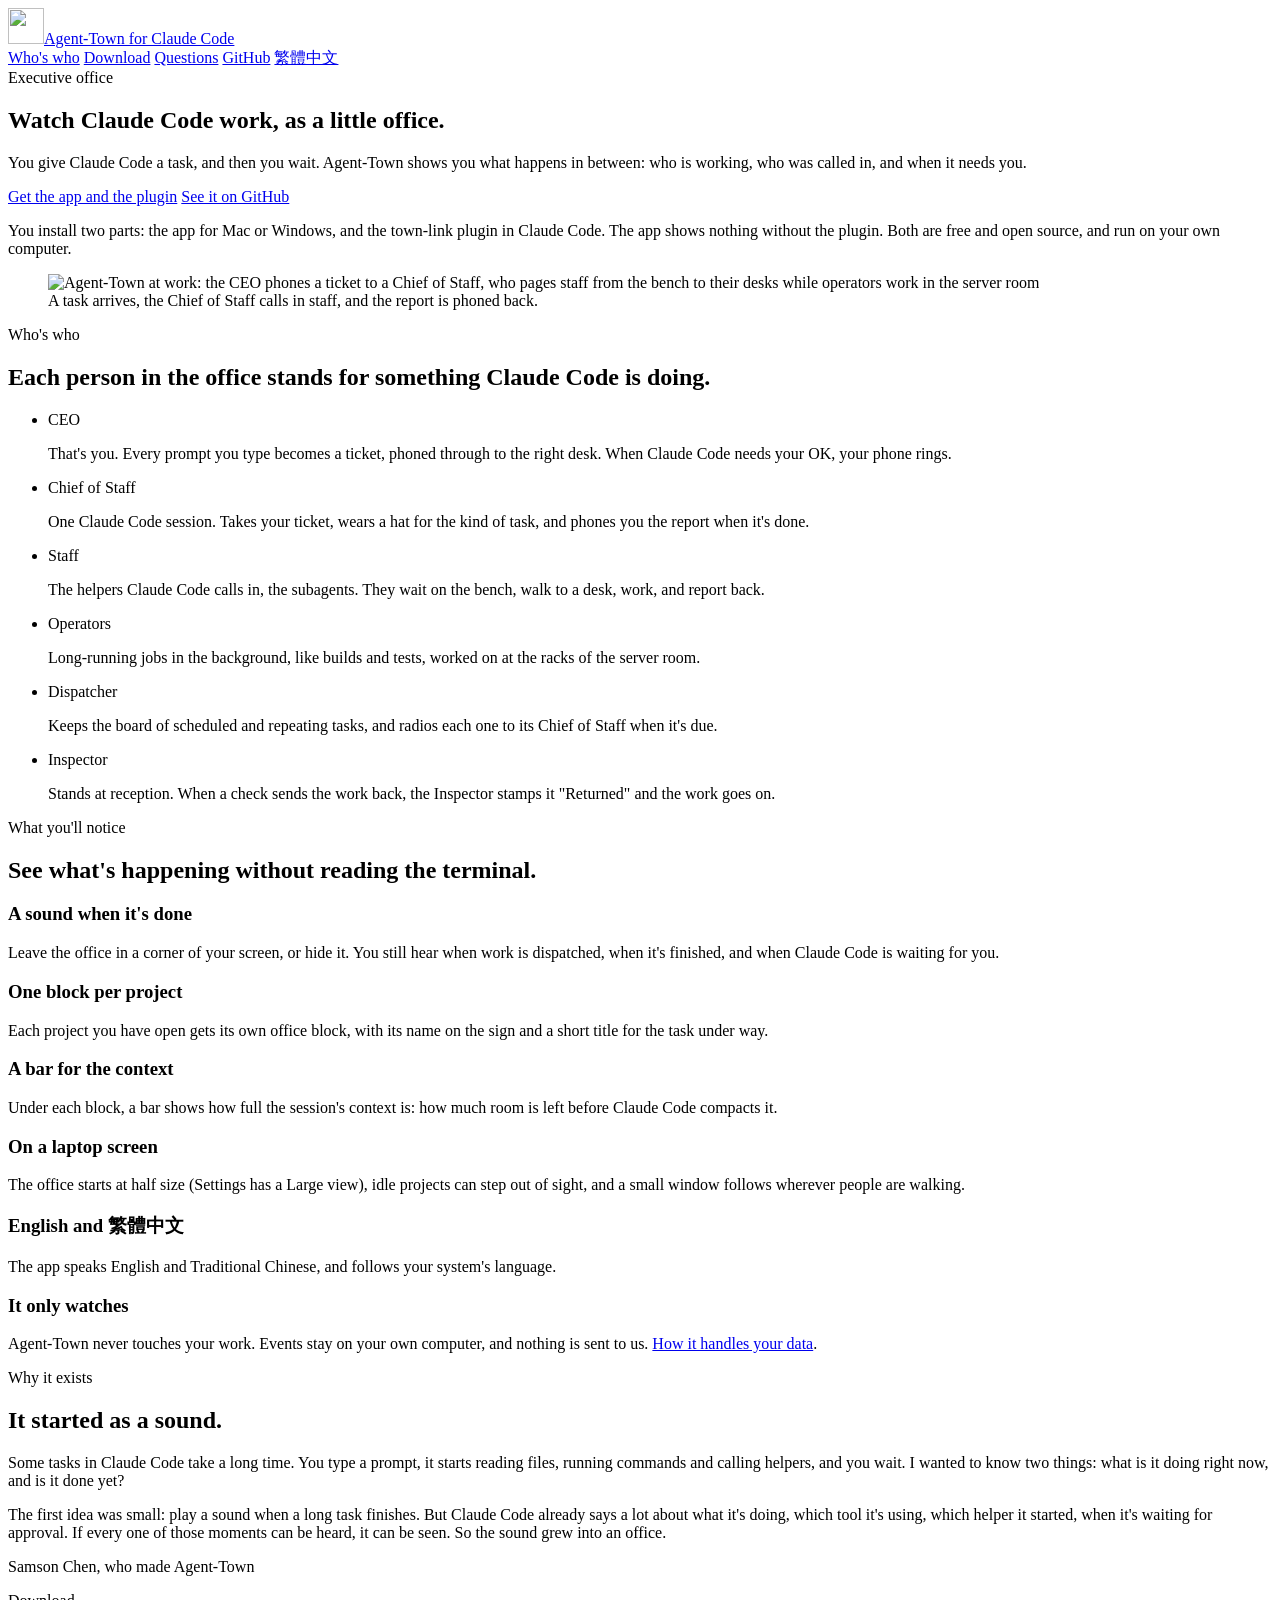
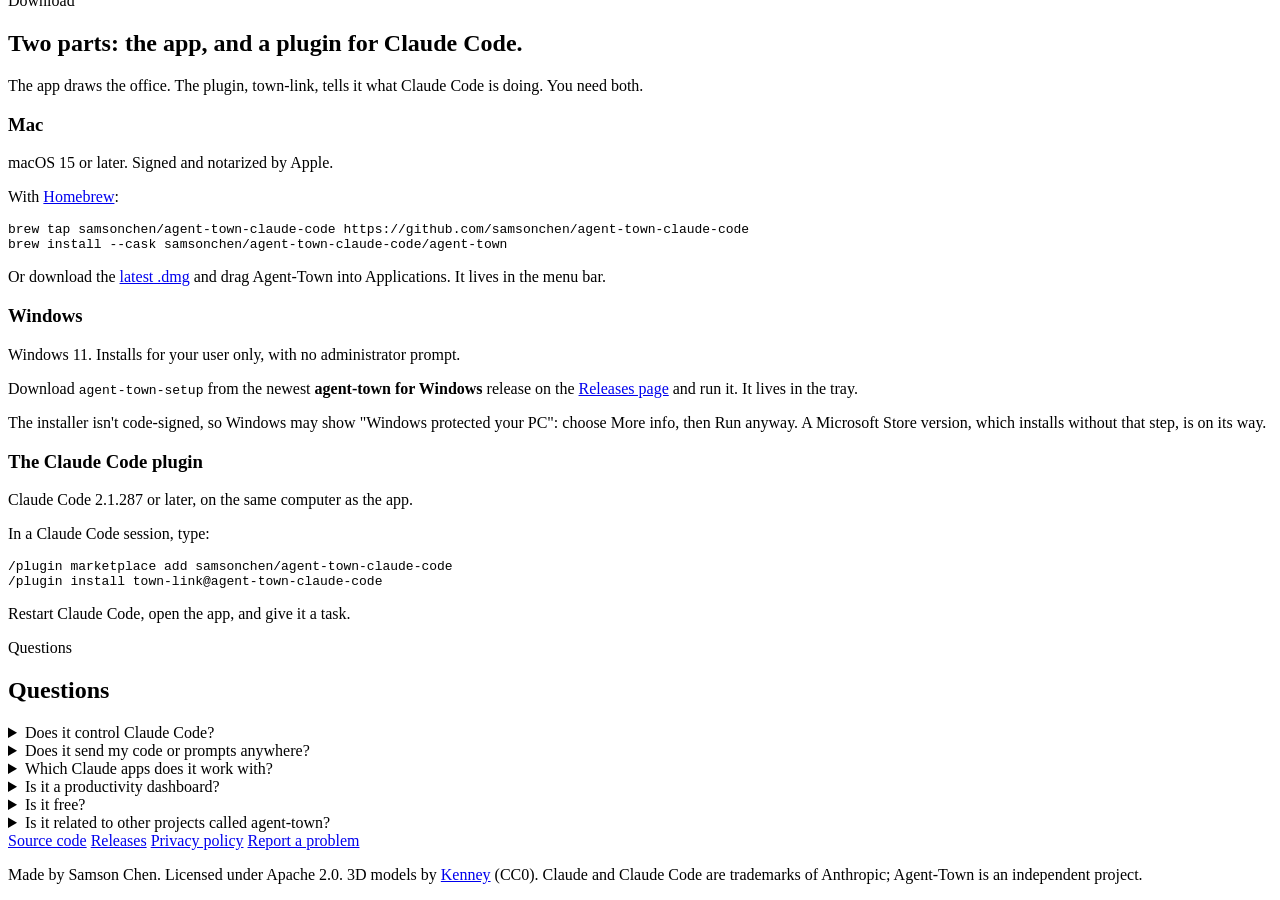
==== site/index.html @ 97500415 "Compact view is the default; Settings has Large view instead The office starts at half size, and Set" ====
<!doctype html>
<html lang="en">
<head>
<meta charset="utf-8">
<meta name="viewport" content="width=device-width, initial-scale=1">
<title>Agent-Town for Claude Code: watch your Claude Code agents at work</title>
<meta name="description" content="Agent-Town is a free, open-source app for macOS and Windows that shows what Claude Code is doing as a small 3D office: each session is a Chief of Staff, each subagent a staff member, and your approvals ring the CEO's phone.">
<link rel="canonical" href="https://samsonchen.github.io/agent-town-claude-code/">
<link rel="alternate" hreflang="en" href="https://samsonchen.github.io/agent-town-claude-code/">
<link rel="alternate" hreflang="zh-Hant-TW" href="https://samsonchen.github.io/agent-town-claude-code/zh-TW/">
<link rel="alternate" hreflang="x-default" href="https://samsonchen.github.io/agent-town-claude-code/">
<meta name="theme-color" content="#9d9fdc">

<meta property="og:type" content="website">
<meta property="og:locale" content="en_US">
<meta property="og:locale:alternate" content="zh_TW">
<meta property="og:site_name" content="Agent-Town for Claude Code">
<meta property="og:title" content="Agent-Town for Claude Code: watch your Claude Code agents at work">
<meta property="og:description" content="A small 3D office on your Mac or Windows PC that shows what Claude Code is doing: sessions, subagents, background tasks and approvals. Free and open source.">
<meta property="og:url" content="https://samsonchen.github.io/agent-town-claude-code/">
<meta property="og:image" content="https://samsonchen.github.io/agent-town-claude-code/images/social-preview.png">
<meta property="og:image:width" content="1280">
<meta property="og:image:height" content="640">
<meta property="og:image:alt" content="Agent-Town for Claude Code: a top-down office with the CEO, Chiefs of Staff and staff at their desks">
<meta name="twitter:card" content="summary_large_image">
<meta name="twitter:title" content="Agent-Town for Claude Code">
<meta name="twitter:description" content="Watch your Claude Code sessions, subagents and background jobs as a small 3D office. macOS and Windows, free and open source.">
<meta name="twitter:image" content="https://samsonchen.github.io/agent-town-claude-code/images/social-preview.png">

<link rel="icon" type="image/png" href="images/favicon-64.png">
<link rel="apple-touch-icon" href="images/apple-touch-icon.png">
<link rel="preconnect" href="https://fonts.googleapis.com">
<link rel="preconnect" href="https://fonts.gstatic.com" crossorigin>
<link rel="stylesheet" href="https://fonts.googleapis.com/css2?family=Atkinson+Hyperlegible:wght@400;700&family=Fredoka:wght@500;600&display=swap">
<link rel="stylesheet" href="styles.css">

<script type="application/ld+json">
{
  "@context": "https://schema.org",
  "@type": "SoftwareApplication",
  "name": "Agent-Town for Claude Code",
  "alternateName": "agent-town",
  "description": "A desktop app and a Claude Code plugin that show what Claude Code is doing as a small 3D office seen from above. Each Claude Code session is a Chief of Staff, each subagent is a staff member, background tasks are operators in a server room, and approval requests ring the CEO's phone.",
  "applicationCategory": "DeveloperApplication",
  "operatingSystem": "macOS 15 or later, Windows 11",
  "offers": { "@type": "Offer", "price": "0", "priceCurrency": "USD" },
  "license": "https://www.apache.org/licenses/LICENSE-2.0",
  "isAccessibleForFree": true,
  "url": "https://samsonchen.github.io/agent-town-claude-code/",
  "downloadUrl": "https://github.com/samsonchen/agent-town-claude-code/releases",
  "codeRepository": "https://github.com/samsonchen/agent-town-claude-code",
  "image": "https://samsonchen.github.io/agent-town-claude-code/images/social-preview.png",
  "screenshot": "https://samsonchen.github.io/agent-town-claude-code/images/agent-town.gif",
  "inLanguage": ["en", "zh-TW"],
  "author": { "@type": "Person", "name": "Samson Chen", "url": "https://github.com/samsonchen" }
}
</script>
<script type="application/ld+json">
{
  "@context": "https://schema.org",
  "@type": "FAQPage",
  "mainEntity": [
    { "@type": "Question", "name": "What is Agent-Town for Claude Code?",
      "acceptedAnswer": { "@type": "Answer", "text": "A free app for macOS and Windows, with a Claude Code plugin, that draws what Claude Code is doing as a small office: sessions, subagents, background tasks and approval requests become people at work." } },
    { "@type": "Question", "name": "Does Agent-Town control Claude Code?",
      "acceptedAnswer": { "@type": "Answer", "text": "No. It only watches. You keep working in your terminal, the Claude desktop app or VS Code, and the plugin never changes what Claude Code does." } },
    { "@type": "Question", "name": "Does Agent-Town send my code or prompts anywhere?",
      "acceptedAnswer": { "@type": "Answer", "text": "No. Events go only to the app on your own computer. For each new task the plugin asks Claude's Haiku model, on your own Claude plan, for a short title and the kind of task." } },
    { "@type": "Question", "name": "Which Claude apps does it work with?",
      "acceptedAnswer": { "@type": "Answer", "text": "Claude Code in a terminal, the Code tab of the Claude desktop app, and the VS Code extension, when they run on the same computer as the app. Cloud sessions and Claude Code on the web are not supported." } },
    { "@type": "Question", "name": "Is it free?",
      "acceptedAnswer": { "@type": "Answer", "text": "Yes. Agent-Town is open source under the Apache 2.0 license." } }
  ]
}
</script>
</head>
<body>

<header class="top">
  <div class="wrap">
    <a class="brand" href="./"><img src="images/apple-touch-icon.png" alt="" width="36" height="36">Agent-Town for Claude Code</a>
    <nav aria-label="Main">
      <a href="#whos-who">Who's who</a>
      <a href="#download">Download</a>
      <a href="#questions">Questions</a>
      <a href="https://github.com/samsonchen/agent-town-claude-code">GitHub</a>
      <a href="zh-TW/" hreflang="zh-Hant-TW" lang="zh-Hant-TW">繁體中文</a>
    </nav>
  </div>
</header>

<main>
  <div class="line" aria-hidden="true"></div>
  <div class="wrap">

    <section class="block exec" aria-labelledby="title">
      <div class="hero">
        <div>
          <span class="sign">Executive office</span>
          <h1 id="title">Watch Claude Code work, as a little office.</h1>
          <p class="lede">You give Claude Code a task, and then you wait. Agent-Town shows you what happens in between: who is working, who was called in, and when it needs you.</p>
          <div class="buttons">
            <a class="button" href="#download">Get the app and the plugin</a>
            <a class="button light" href="https://github.com/samsonchen/agent-town-claude-code">See it on GitHub</a>
          </div>
          <p class="note">You install two parts: the app for Mac or Windows, and the town-link plugin in Claude Code. The app shows nothing without the plugin. Both are free and open source, and run on your own computer.</p>
        </div>
        <figure class="office">
          <img src="images/agent-town.gif" width="640" height="667" alt="Agent-Town at work: the CEO phones a ticket to a Chief of Staff, who pages staff from the bench to their desks while operators work in the server room">
          <figcaption>A task arrives, the Chief of Staff calls in staff, and the report is phoned back.</figcaption>
        </figure>
      </div>
    </section>

    <section class="block" id="whos-who" aria-labelledby="cast-title">
      <span class="sign">Who's who</span>
      <h2 id="cast-title">Each person in the office stands for something Claude Code is doing.</h2>
      <ul class="cast">
        <li><span class="tag you">CEO</span><p>That's you. Every prompt you type becomes a ticket, phoned through to the right desk. When Claude Code needs your OK, your phone rings.</p></li>
        <li><span class="tag">Chief of Staff</span><p>One Claude Code session. Takes your ticket, wears a hat for the kind of task, and phones you the report when it's done.</p></li>
        <li><span class="tag">Staff</span><p>The helpers Claude Code calls in, the subagents. They wait on the bench, walk to a desk, work, and report back.</p></li>
        <li><span class="tag">Operators</span><p>Long-running jobs in the background, like builds and tests, worked on at the racks of the server room.</p></li>
        <li><span class="tag">Dispatcher</span><p>Keeps the board of scheduled and repeating tasks, and radios each one to its Chief of Staff when it's due.</p></li>
        <li><span class="tag">Inspector</span><p>Stands at reception. When a check sends the work back, the Inspector stamps it "Returned" and the work goes on.</p></li>
      </ul>
    </section>

    <section class="block blue" aria-labelledby="notice-title">
      <span class="sign">What you'll notice</span>
      <h2 id="notice-title">See what's happening without reading the terminal.</h2>
      <div class="points">
        <div><h3>A sound when it's done</h3><p>Leave the office in a corner of your screen, or hide it. You still hear when work is dispatched, when it's finished, and when Claude Code is waiting for you.</p></div>
        <div><h3>One block per project</h3><p>Each project you have open gets its own office block, with its name on the sign and a short title for the task under way.</p></div>
        <div><h3>A bar for the context</h3><p>Under each block, a bar shows how full the session's context is: how much room is left before Claude Code compacts it.</p></div>
        <div><h3>On a laptop screen</h3><p>The office starts at half size (Settings has a Large view), idle projects can step out of sight, and a small window follows wherever people are walking.</p></div>
        <div><h3>English and 繁體中文</h3><p>The app speaks English and Traditional Chinese, and follows your system's language.</p></div>
        <div><h3>It only watches</h3><p>Agent-Town never touches your work. Events stay on your own computer, and nothing is sent to us. <a href="privacy.html">How it handles your data</a>.</p></div>
      </div>
    </section>

    <section class="block wood story" aria-labelledby="story-title">
      <span class="sign">Why it exists</span>
      <h2 id="story-title">It started as a sound.</h2>
      <p>Some tasks in Claude Code take a long time. You type a prompt, it starts reading files, running commands and calling helpers, and you wait. I wanted to know two things: what is it doing right now, and is it done yet?</p>
      <p>The first idea was small: play a sound when a long task finishes. But Claude Code already says a lot about what it's doing, which tool it's using, which helper it started, when it's waiting for approval. If every one of those moments can be heard, it can be seen. So the sound grew into an office.</p>
      <p class="by">Samson Chen, who made Agent-Town</p>
    </section>

    <section class="block green" id="download" aria-labelledby="download-title">
      <span class="sign">Download</span>
      <h2 id="download-title">Two parts: the app, and a plugin for Claude Code.</h2>
      <p>The app draws the office. The plugin, town-link, tells it what Claude Code is doing. You need both.</p>
      <div class="downloads">
        <div>
          <h3>Mac</h3>
          <p class="small">macOS 15 or later. Signed and notarized by Apple.</p>
          <p>With <a href="https://brew.sh">Homebrew</a>:</p>
          <pre>brew tap samsonchen/agent-town-claude-code https://github.com/samsonchen/agent-town-claude-code
brew install --cask samsonchen/agent-town-claude-code/agent-town</pre>
          <p>Or download the <a href="https://github.com/samsonchen/agent-town-claude-code/releases/latest">latest .dmg</a> and drag Agent-Town into Applications. It lives in the menu bar.</p>
        </div>
        <div>
          <h3>Windows</h3>
          <p class="small">Windows 11. Installs for your user only, with no administrator prompt.</p>
          <p>Download <code>agent-town-setup</code> from the newest <strong>agent-town for Windows</strong> release on the <a href="https://github.com/samsonchen/agent-town-claude-code/releases">Releases page</a> and run it. It lives in the tray.</p>
          <p class="small">The installer isn't code-signed, so Windows may show "Windows protected your PC": choose More info, then Run anyway. A Microsoft Store version, which installs without that step, is on its way.</p>
        </div>
        <div class="plugin">
          <h3>The Claude Code plugin</h3>
          <p class="small">Claude Code 2.1.287 or later, on the same computer as the app.</p>
          <p>In a Claude Code session, type:</p>
          <pre>/plugin marketplace add samsonchen/agent-town-claude-code
/plugin install town-link@agent-town-claude-code</pre>
          <p>Restart Claude Code, open the app, and give it a task.</p>
        </div>
      </div>
    </section>

    <section class="block" id="questions" aria-labelledby="faq-title">
      <span class="sign">Questions</span>
      <h2 id="faq-title">Questions</h2>
      <details>
        <summary>Does it control Claude Code?</summary>
        <p>No. It only watches. You keep working in your terminal, the Claude desktop app or VS Code, and the plugin never changes what Claude Code does.</p>
      </details>
      <details>
        <summary>Does it send my code or prompts anywhere?</summary>
        <p>No. What Claude Code is doing goes only to the app on your own computer. To name each task and pick the right hat, the plugin asks Claude's Haiku model on your own Claude plan, the same way Claude Code itself would. The app checks GitHub once a day for a newer version, which you can turn off. Read the <a href="privacy.html">privacy policy</a>.</p>
      </details>
      <details>
        <summary>Which Claude apps does it work with?</summary>
        <p>Claude Code in a terminal, the Code tab of the Claude desktop app, and the VS Code extension, when they run on the same computer as the app. Cloud sessions and Claude Code on the web can't reach your computer, so they don't show up.</p>
      </details>
      <details>
        <summary>Is it a productivity dashboard?</summary>
        <p>No. It shows what is happening. It has no scores and no reports.</p>
      </details>
      <details>
        <summary>Is it free?</summary>
        <p>Yes. Agent-Town is open source under the Apache 2.0 license. The characters and furniture are Kenney's free CC0 models.</p>
      </details>
      <details>
        <summary>Is it related to other projects called agent-town?</summary>
        <p>No. This is Agent-Town for Claude Code, made for Anthropic's Claude Code. It isn't affiliated with Anthropic, or with other projects that share the name.</p>
      </details>
    </section>

  </div>
</main>

<footer>
  <div class="wrap">
    <nav aria-label="More">
      <a href="https://github.com/samsonchen/agent-town-claude-code">Source code</a>
      <a href="https://github.com/samsonchen/agent-town-claude-code/releases">Releases</a>
      <a href="privacy.html">Privacy policy</a>
      <a href="https://github.com/samsonchen/agent-town-claude-code/issues">Report a problem</a>
    </nav>
    <p>Made by Samson Chen. Licensed under Apache 2.0. 3D models by <a href="https://kenney.nl">Kenney</a> (CC0). Claude and Claude Code are trademarks of Anthropic; Agent-Town is an independent project.</p>
  </div>
</footer>

</body>
</html>
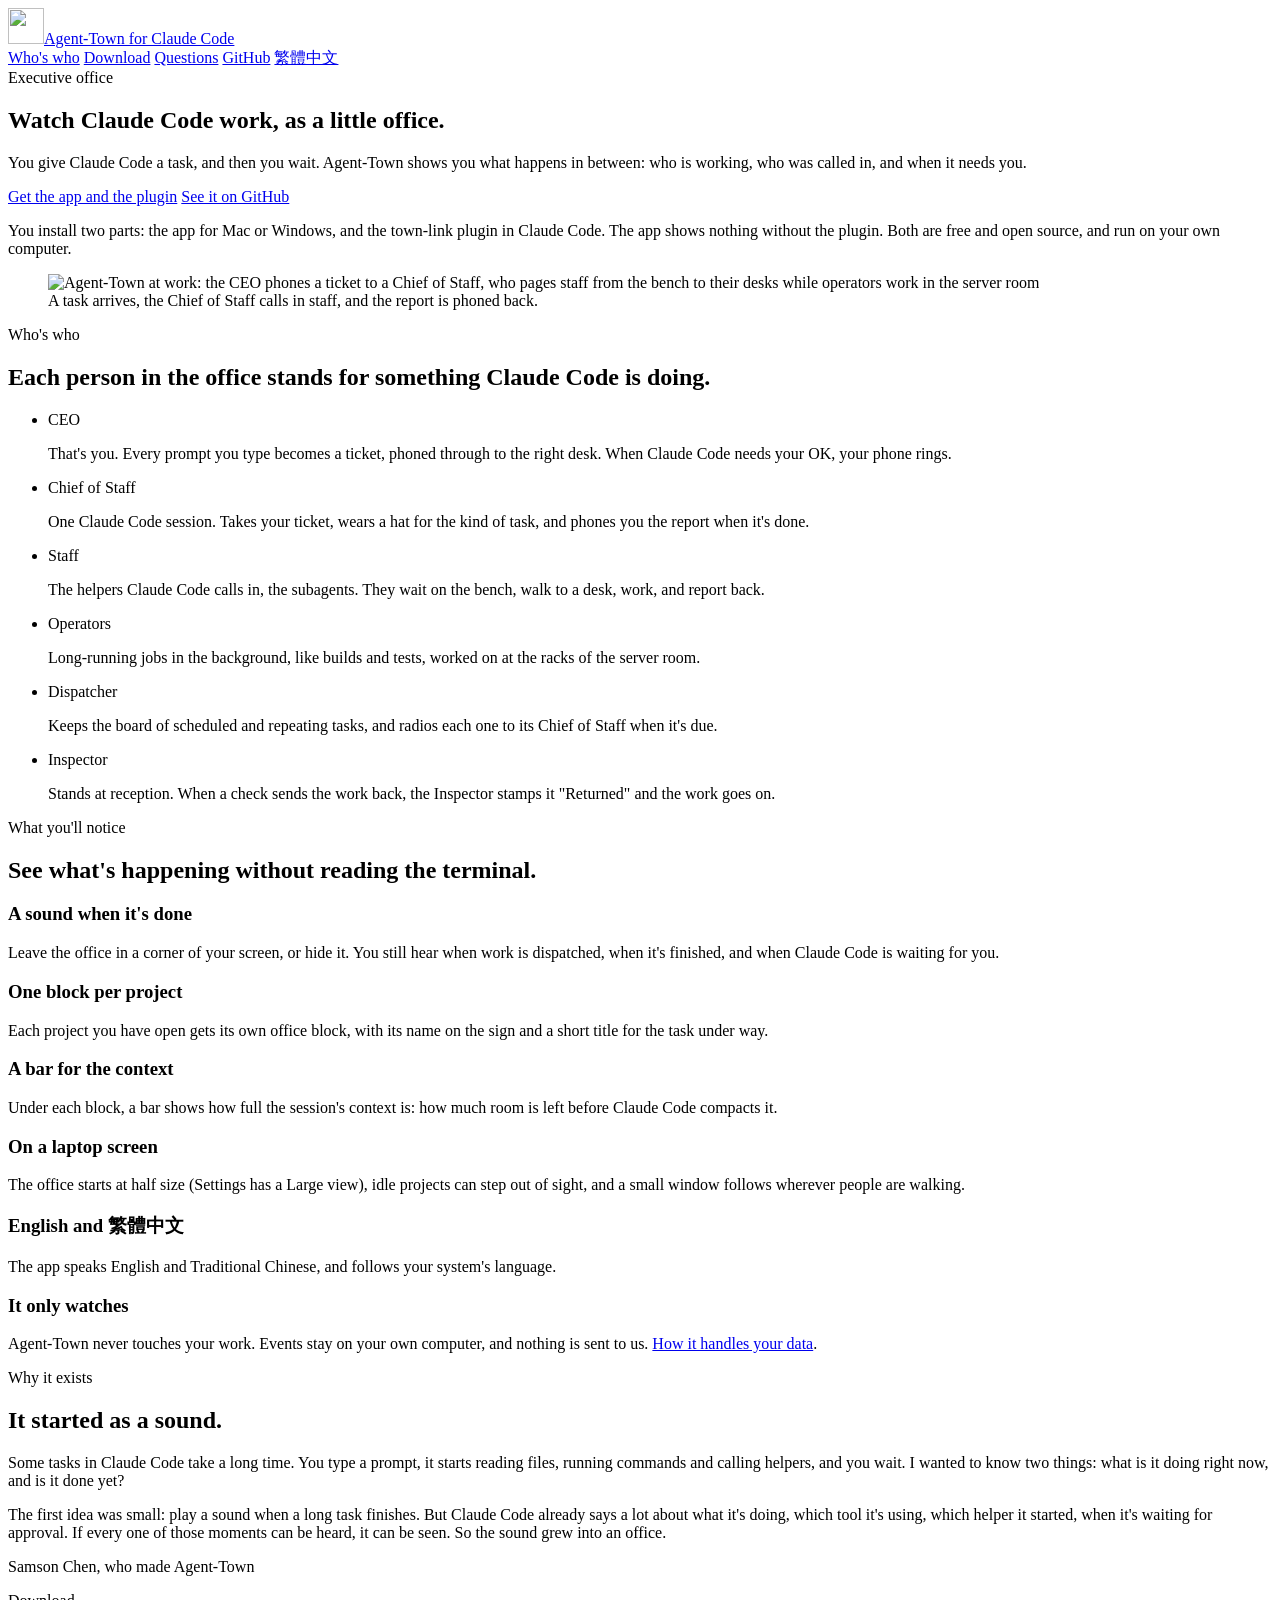
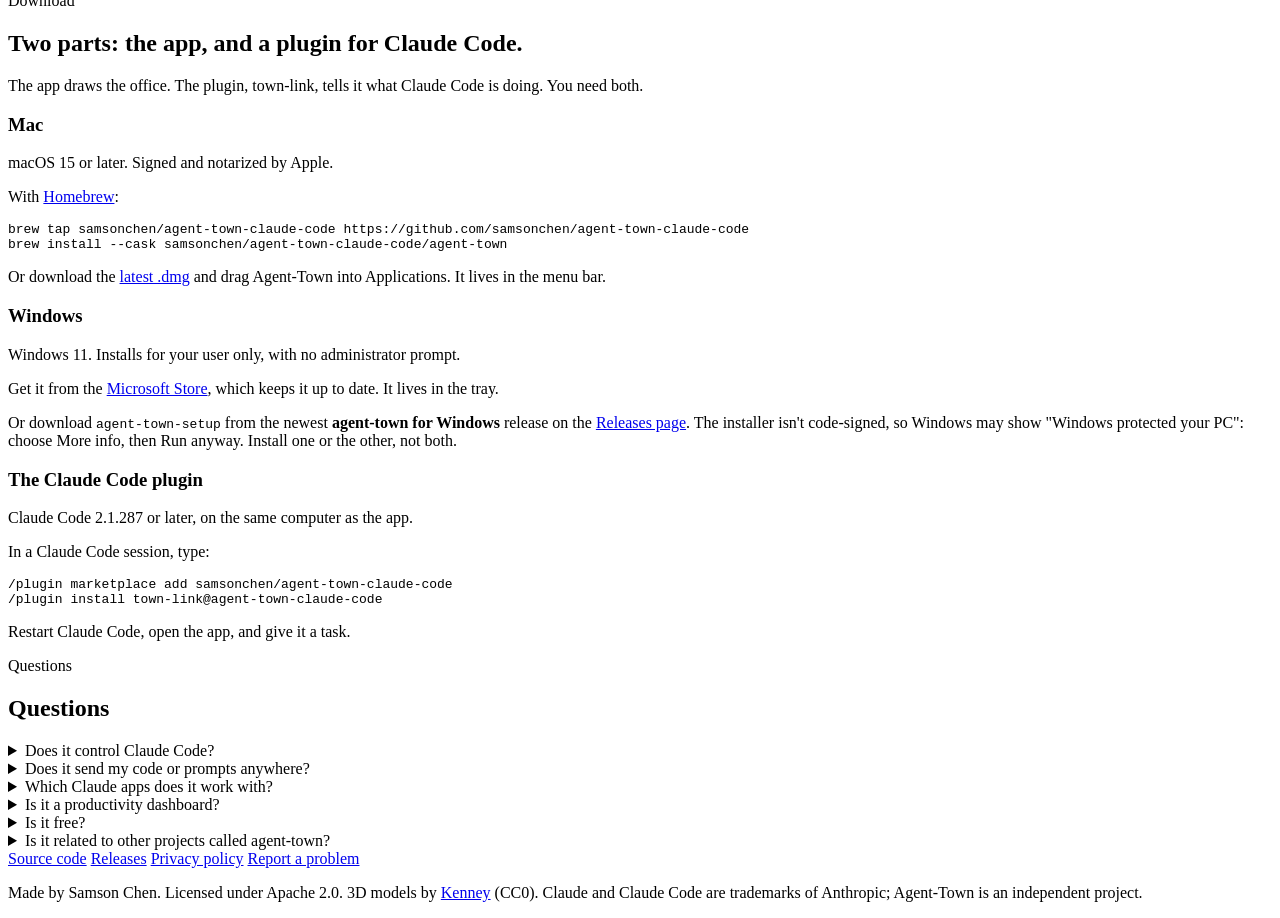
==== commit 778dd3e7: "Windows: the Microsoft Store version is live; the README and the web page point to it first, the ins" ====
--- a/site/index.html
+++ b/site/index.html
@@ -162,8 +162,8 @@
         <div>
           <h3>Windows</h3>
           <p class="small">Windows 11. Installs for your user only, with no administrator prompt.</p>
-          <p>Download <code>agent-town-setup</code> from the newest <strong>agent-town for Windows</strong> release on the <a href="https://github.com/samsonchen/agent-town-claude-code/releases">Releases page</a> and run it. It lives in the tray.</p>
-          <p class="small">The installer isn't code-signed, so Windows may show "Windows protected your PC": choose More info, then Run anyway. A Microsoft Store version, which installs without that step, is on its way.</p>
+          <p>Get it from the <a href="https://apps.microsoft.com/detail/9N0G35LW0LNK">Microsoft Store</a>, which keeps it up to date. It lives in the tray.</p>
+          <p class="small">Or download <code>agent-town-setup</code> from the newest <strong>agent-town for Windows</strong> release on the <a href="https://github.com/samsonchen/agent-town-claude-code/releases">Releases page</a>. The installer isn't code-signed, so Windows may show "Windows protected your PC": choose More info, then Run anyway. Install one or the other, not both.</p>
         </div>
         <div class="plugin">
           <h3>The Claude Code plugin</h3>
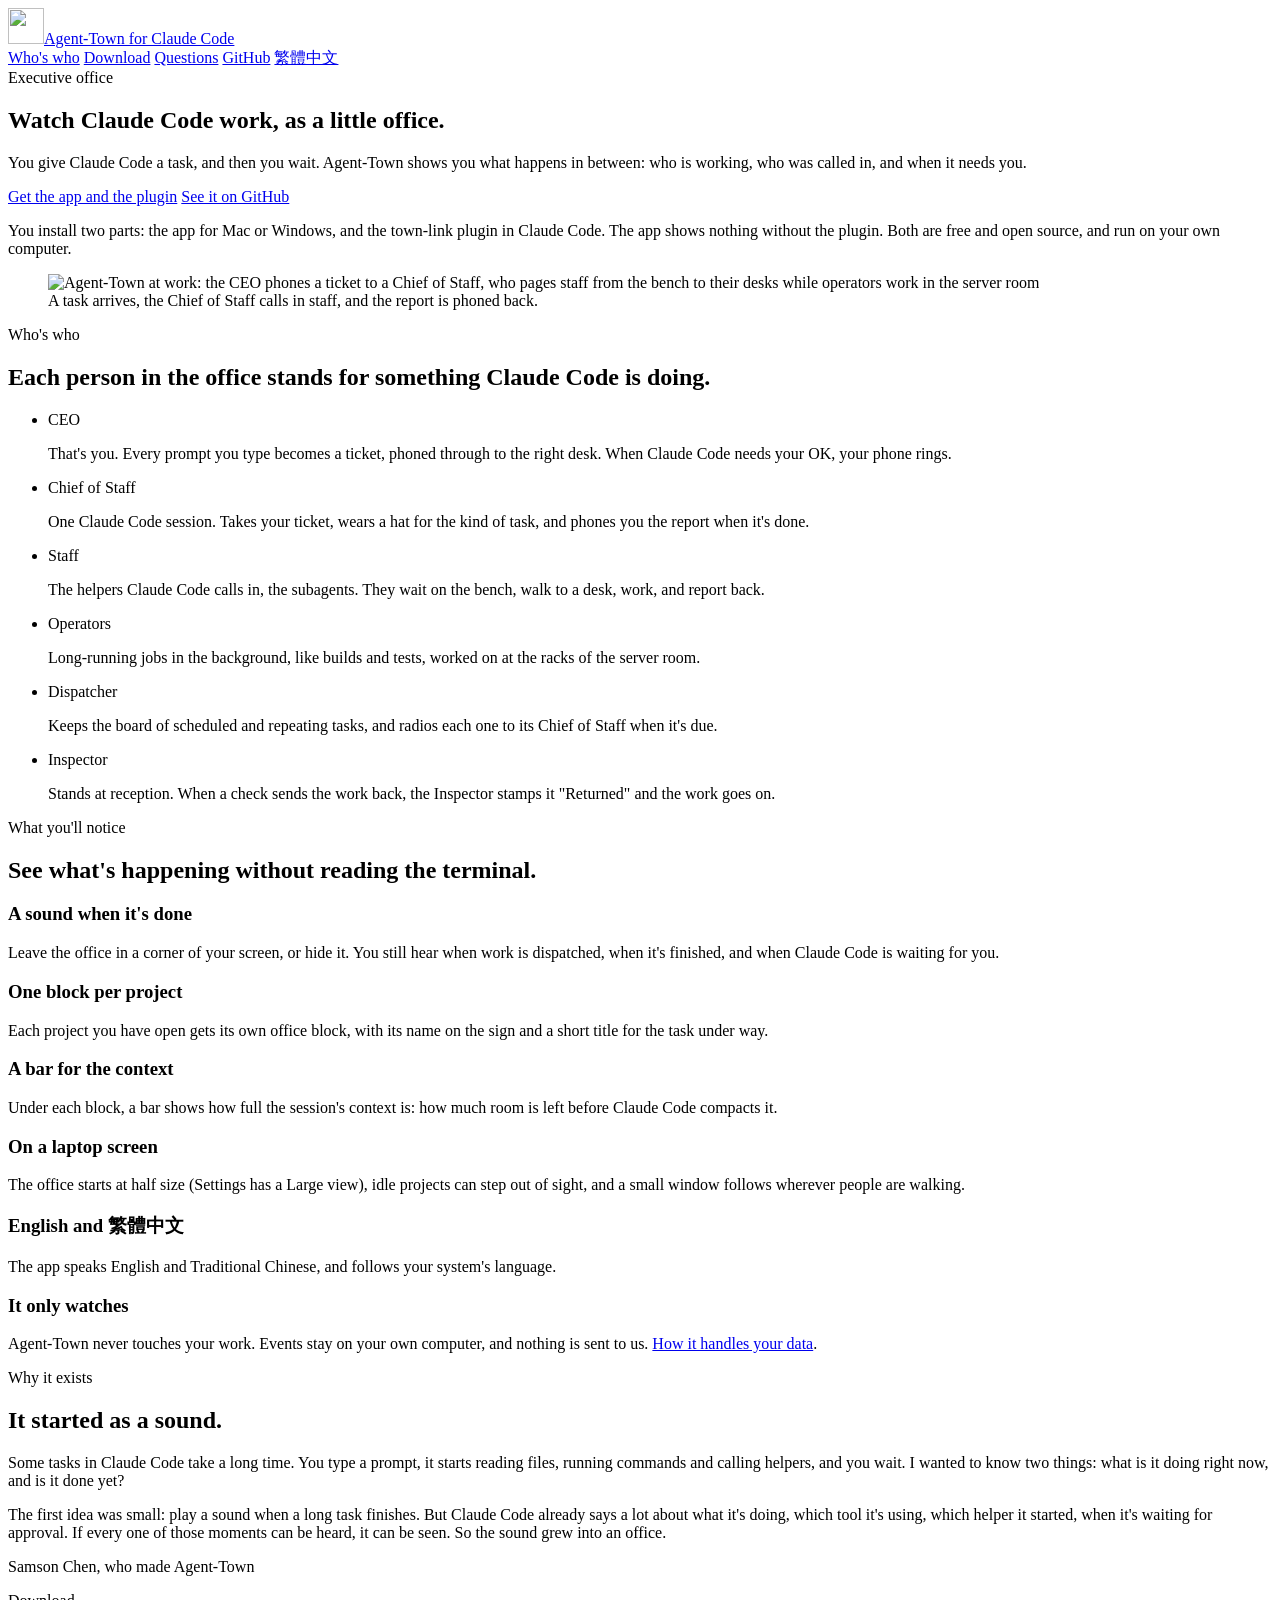
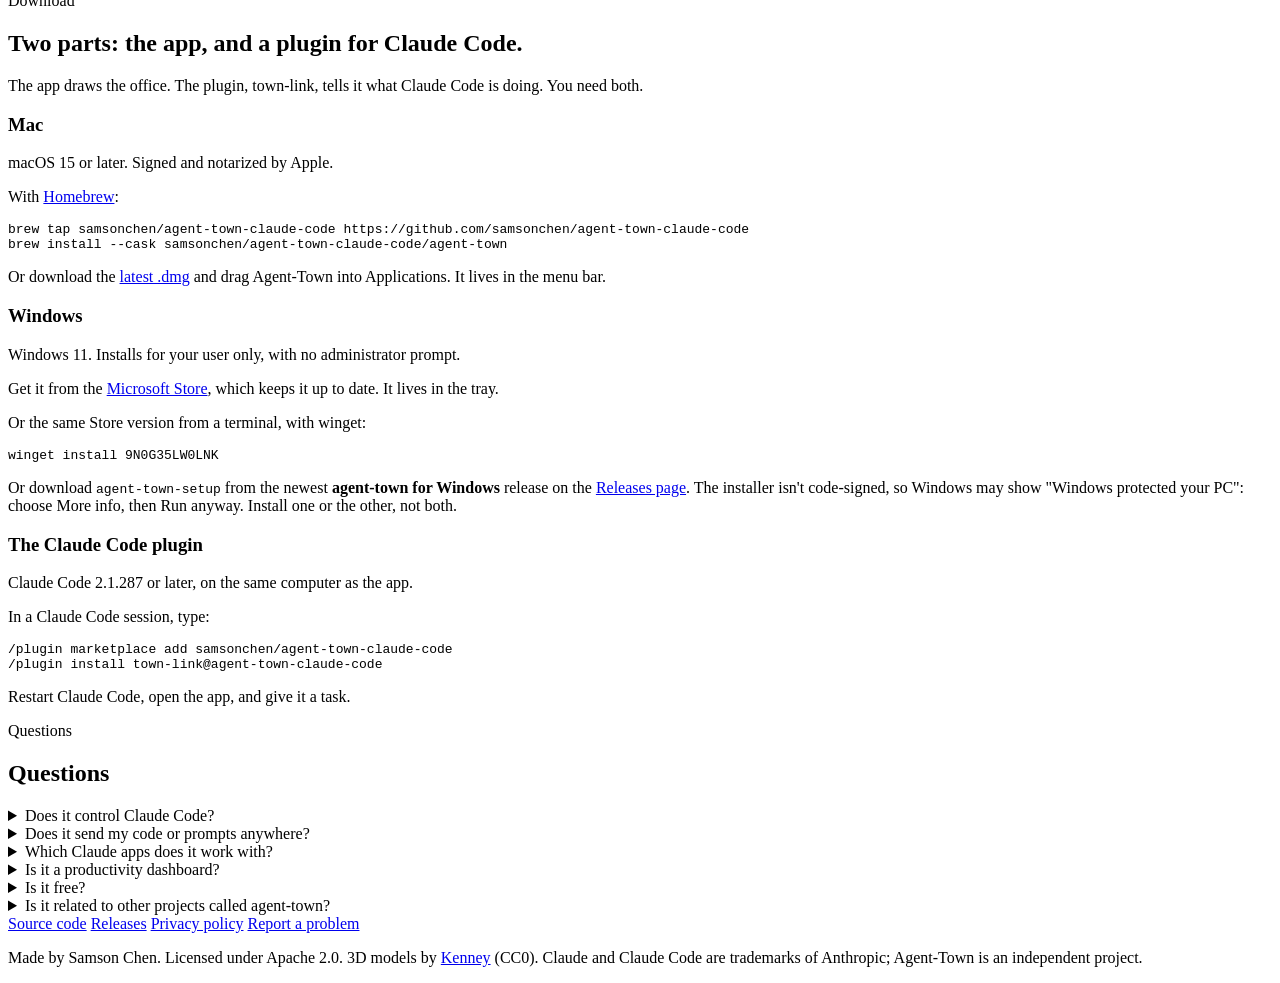
==== commit cda18dc6: "Windows: winget as a way to install the Store version (winget install 9N0G35LW0LNK), in the README, " ====
--- a/site/index.html
+++ b/site/index.html
@@ -163,6 +163,8 @@
           <h3>Windows</h3>
           <p class="small">Windows 11. Installs for your user only, with no administrator prompt.</p>
           <p>Get it from the <a href="https://apps.microsoft.com/detail/9N0G35LW0LNK">Microsoft Store</a>, which keeps it up to date. It lives in the tray.</p>
+          <p>Or the same Store version from a terminal, with winget:</p>
+          <pre>winget install 9N0G35LW0LNK</pre>
           <p class="small">Or download <code>agent-town-setup</code> from the newest <strong>agent-town for Windows</strong> release on the <a href="https://github.com/samsonchen/agent-town-claude-code/releases">Releases page</a>. The installer isn't code-signed, so Windows may show "Windows protected your PC": choose More info, then Run anyway. Install one or the other, not both.</p>
         </div>
         <div class="plugin">
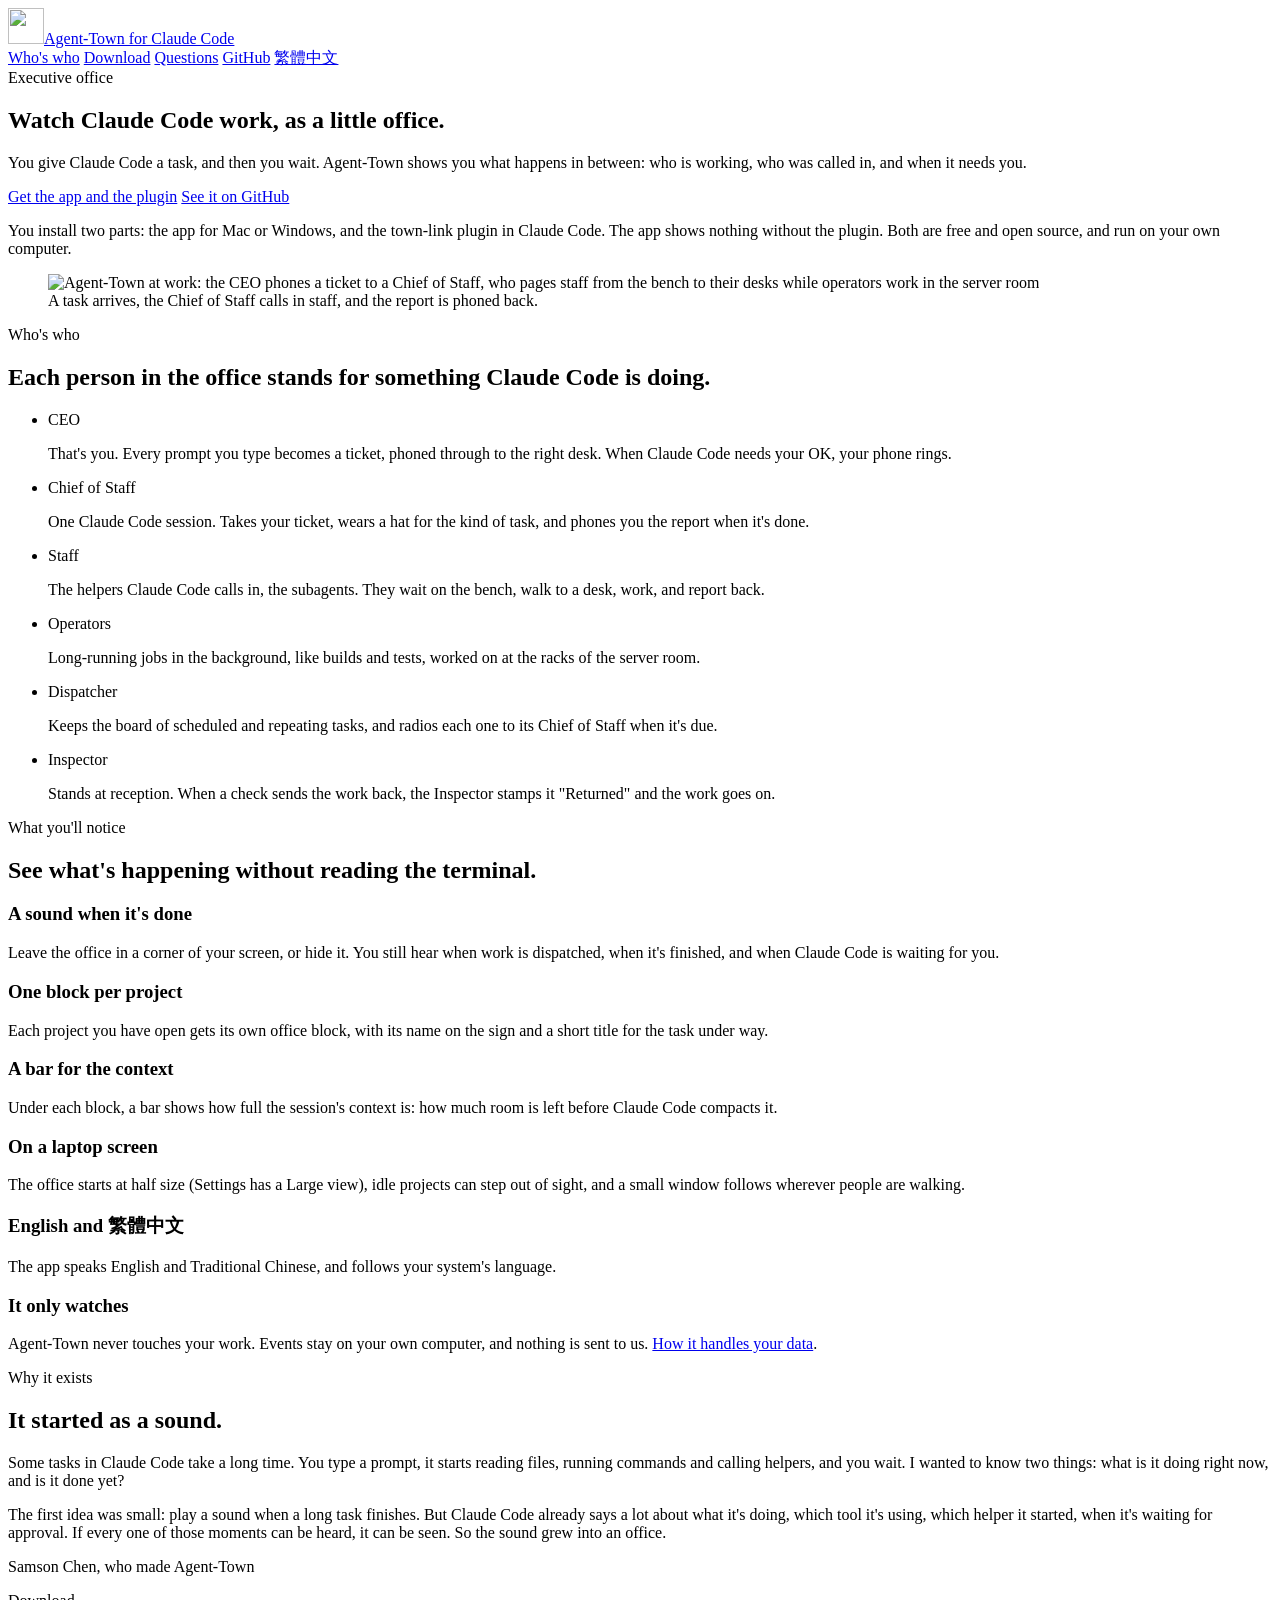
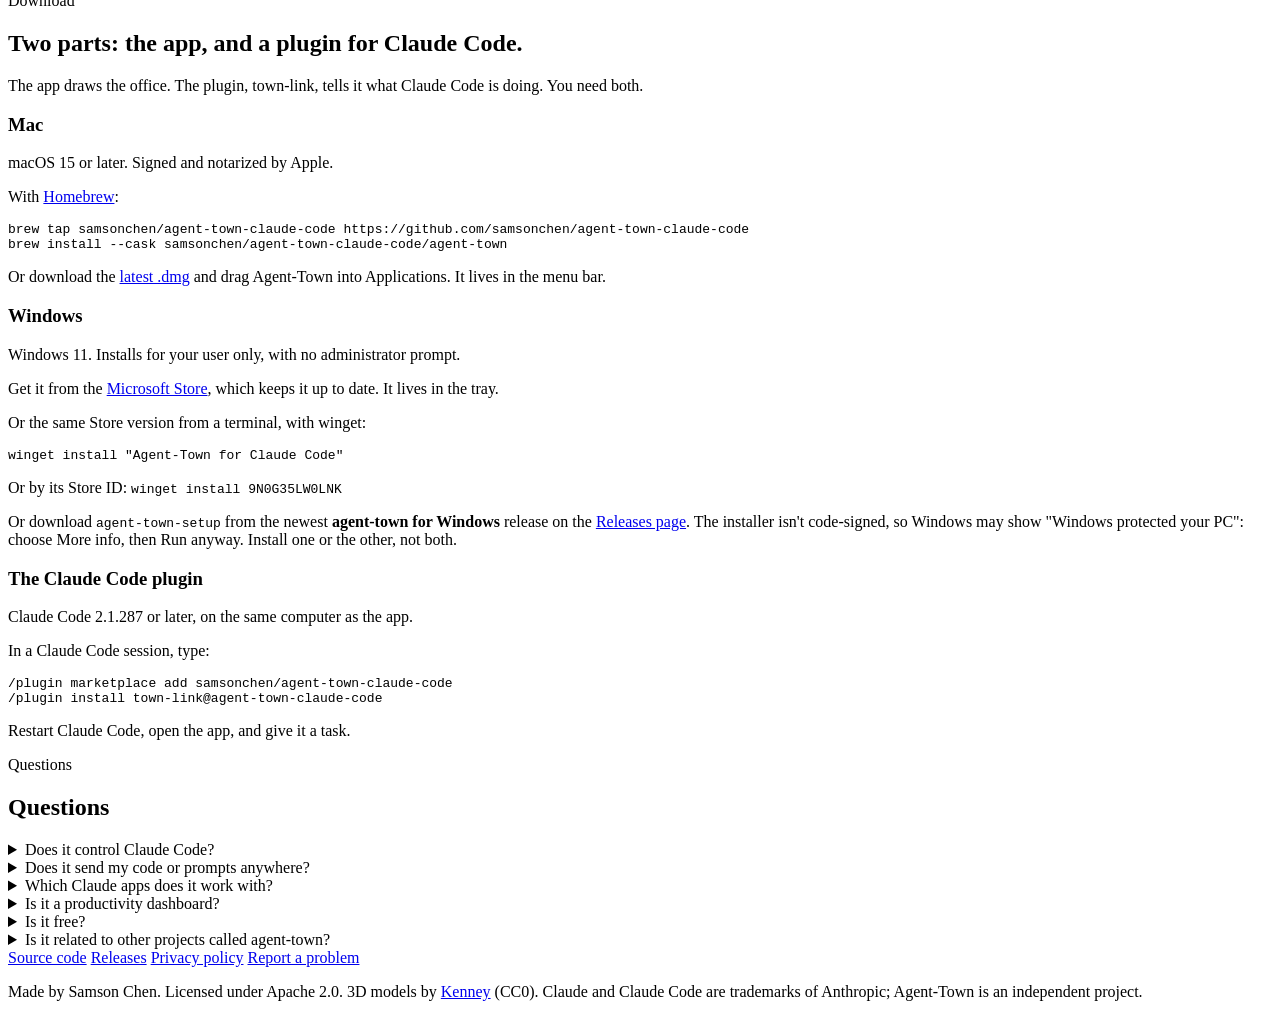
==== commit c9ed98e1: "Windows: winget by the app's name too (winget install "Agent-Town for Claude Code"), beside the Stor" ====
--- a/site/index.html
+++ b/site/index.html
@@ -164,7 +164,8 @@
           <p class="small">Windows 11. Installs for your user only, with no administrator prompt.</p>
           <p>Get it from the <a href="https://apps.microsoft.com/detail/9N0G35LW0LNK">Microsoft Store</a>, which keeps it up to date. It lives in the tray.</p>
           <p>Or the same Store version from a terminal, with winget:</p>
-          <pre>winget install 9N0G35LW0LNK</pre>
+          <pre>winget install "Agent-Town for Claude Code"</pre>
+          <p class="small">Or by its Store ID: <code>winget install 9N0G35LW0LNK</code></p>
           <p class="small">Or download <code>agent-town-setup</code> from the newest <strong>agent-town for Windows</strong> release on the <a href="https://github.com/samsonchen/agent-town-claude-code/releases">Releases page</a>. The installer isn't code-signed, so Windows may show "Windows protected your PC": choose More info, then Run anyway. Install one or the other, not both.</p>
         </div>
         <div class="plugin">
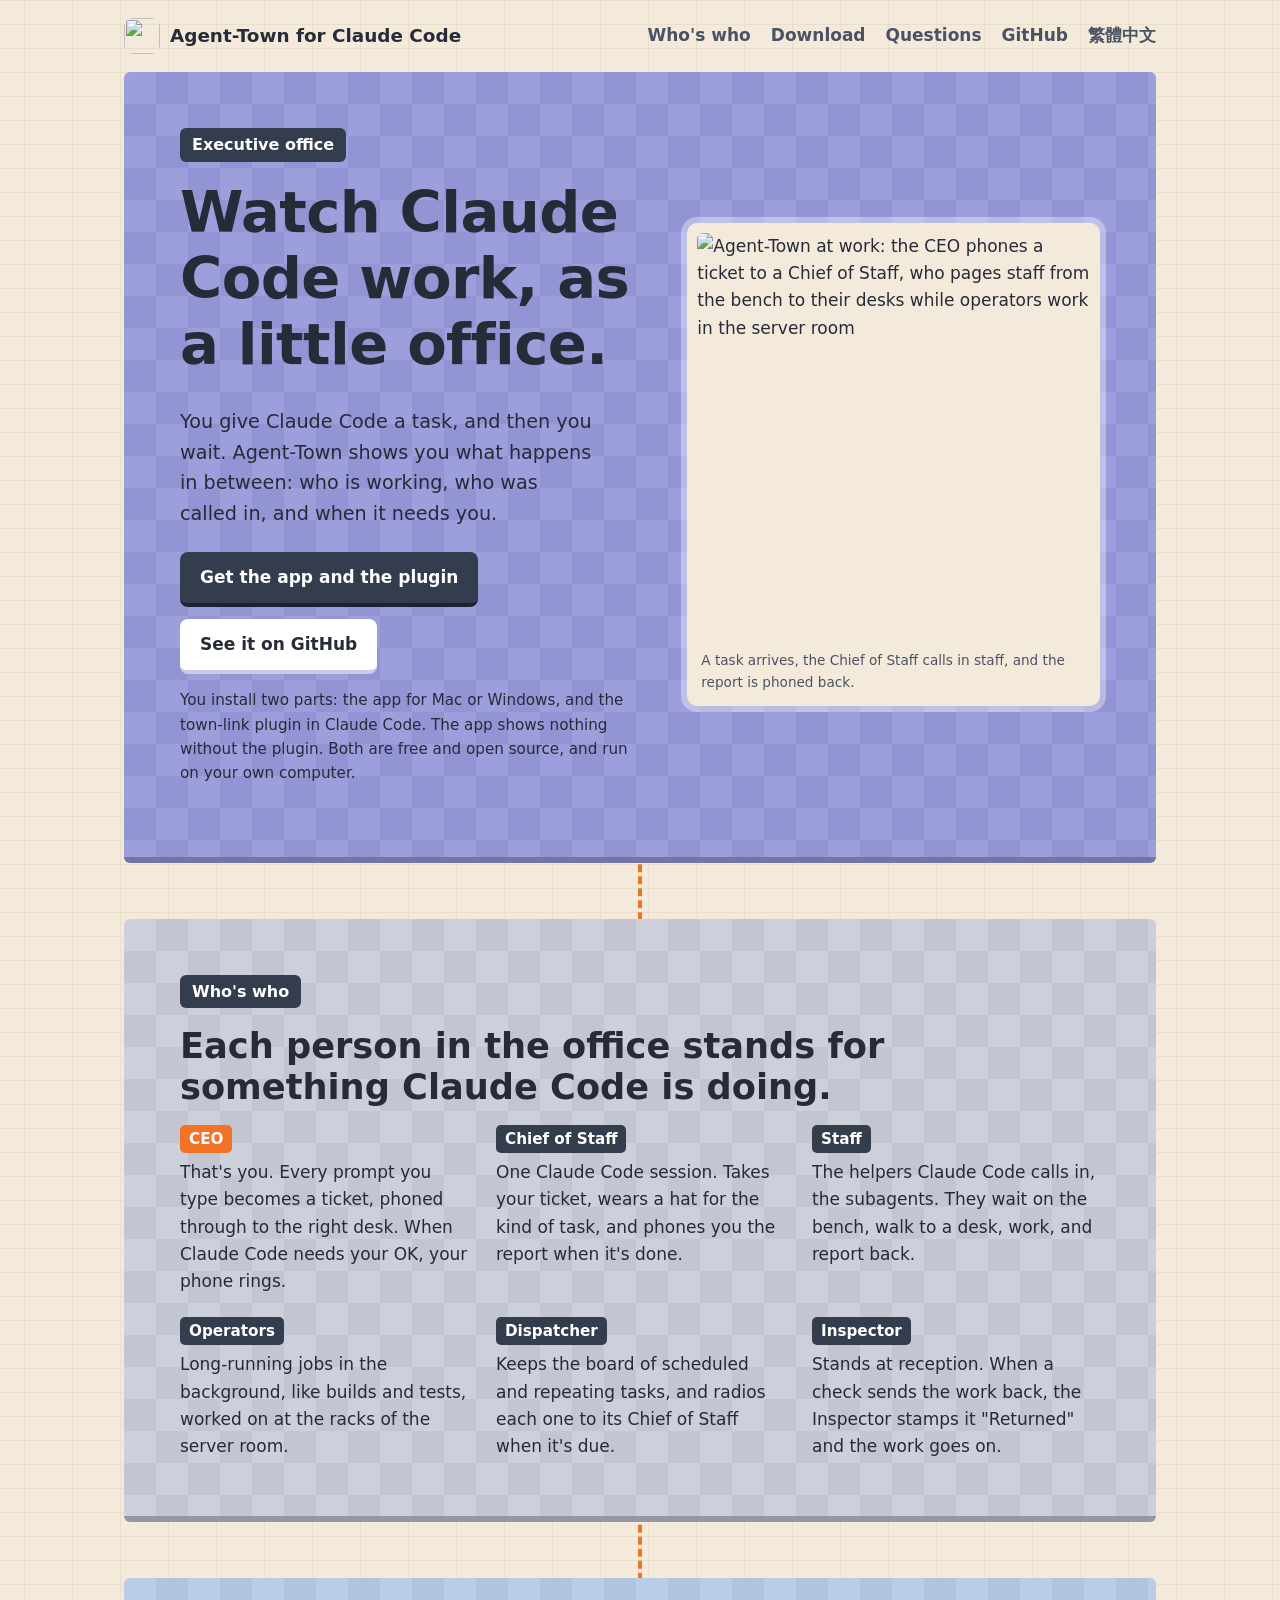
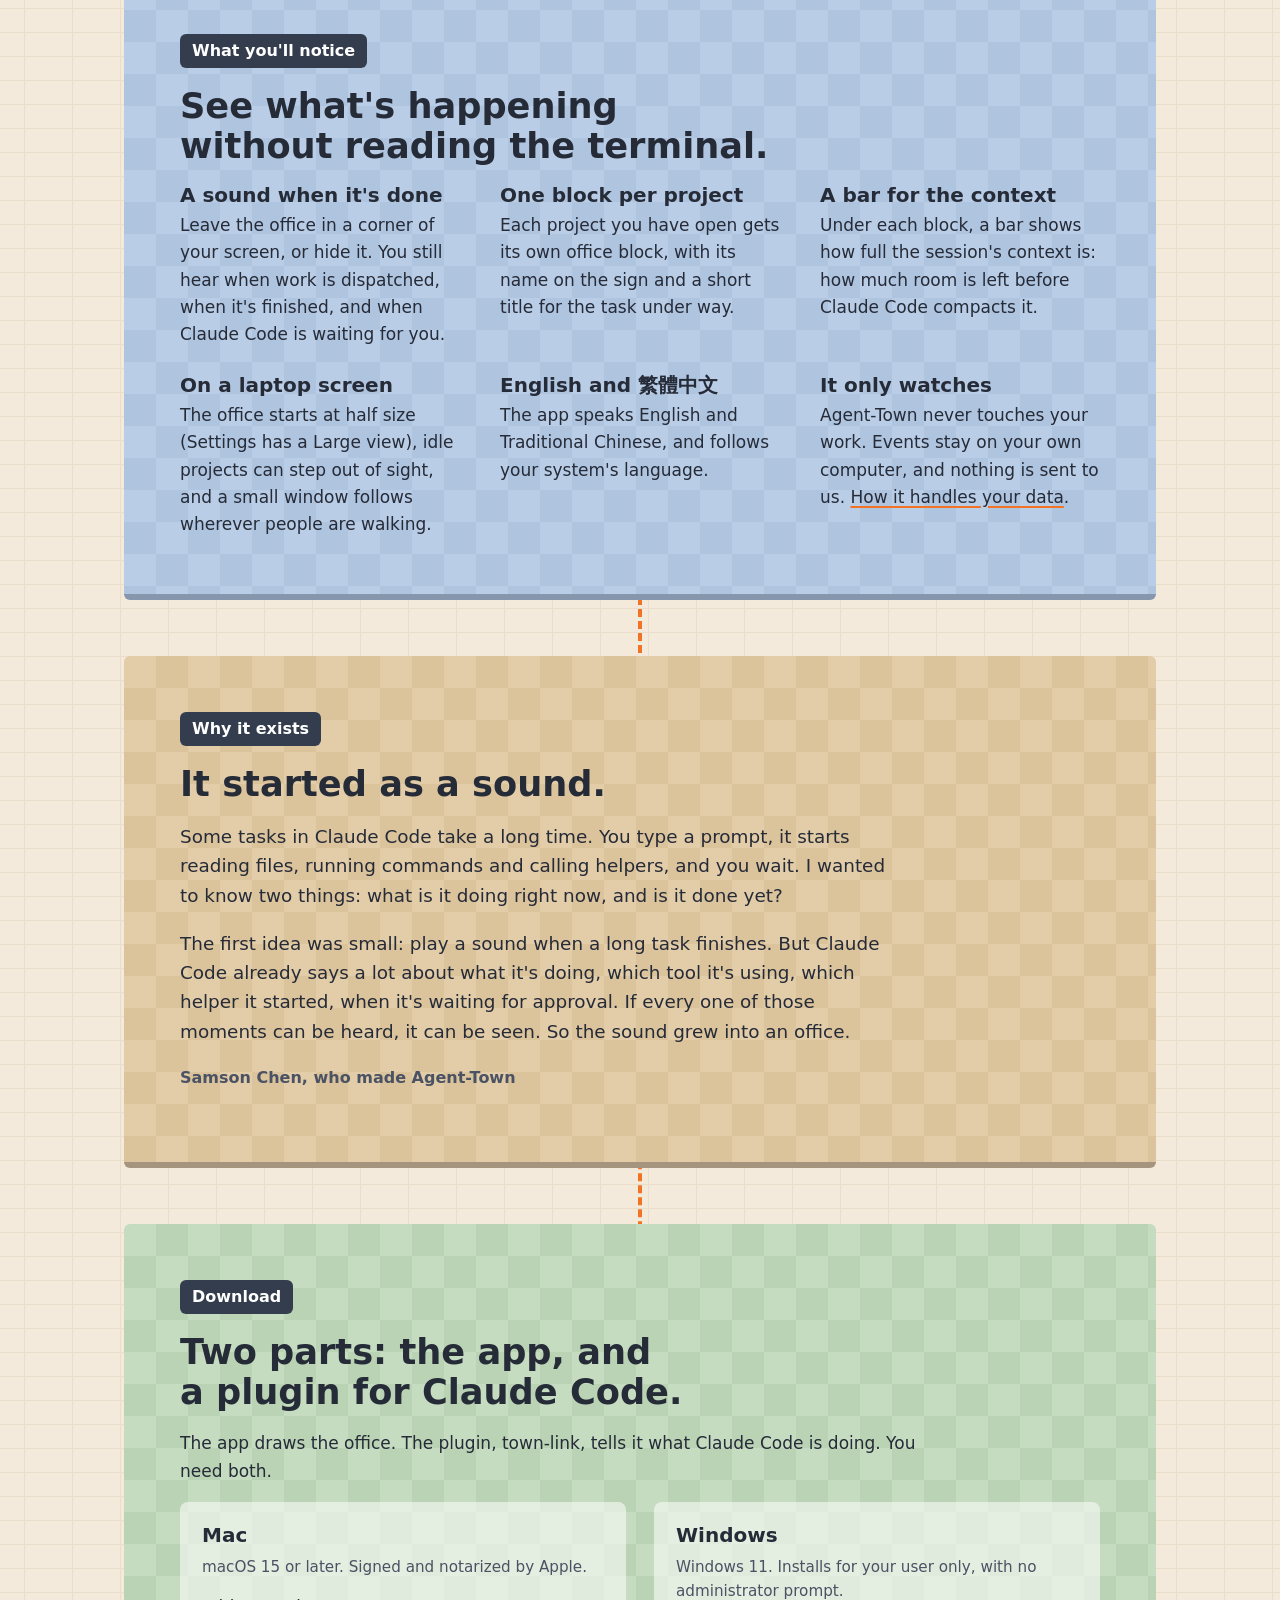
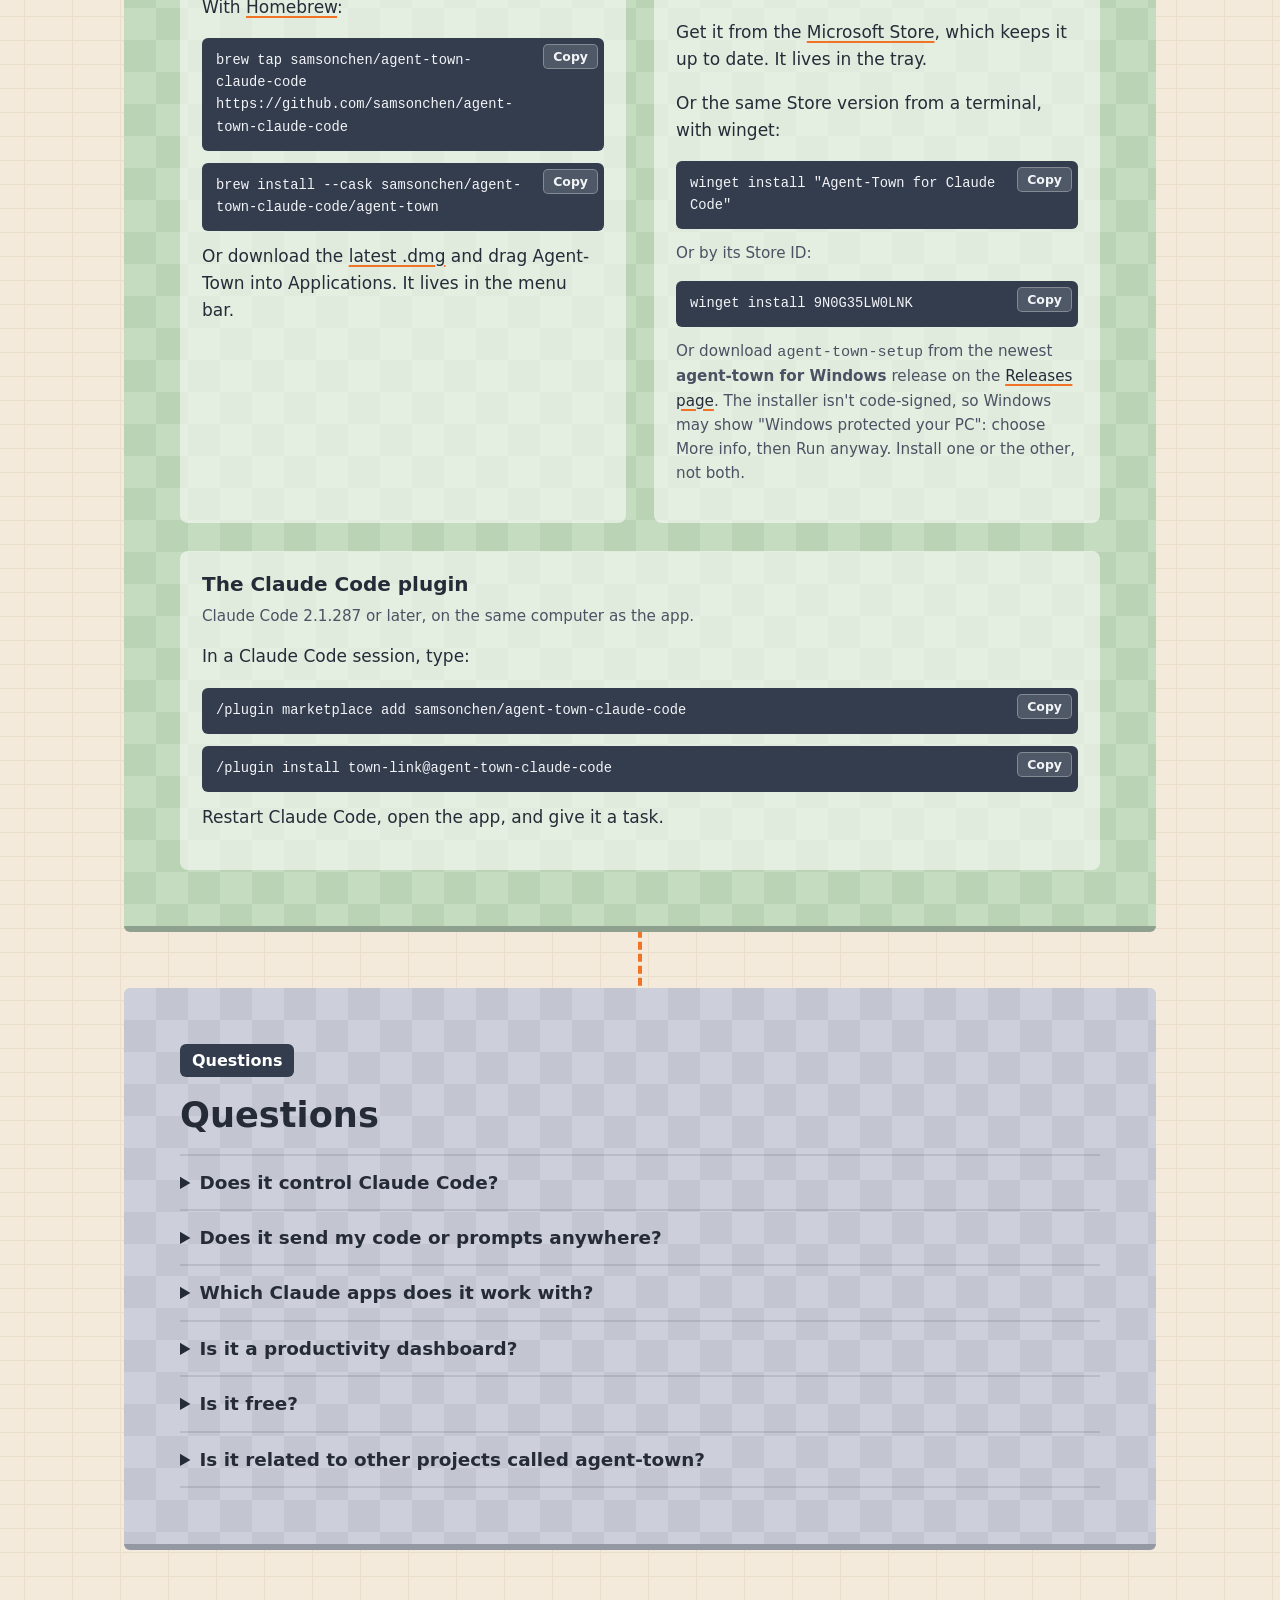
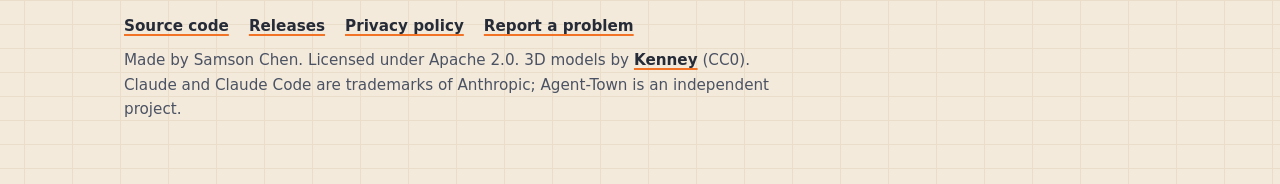
==== commit f8bedca0: "Copy buttons for the install commands: one command per box on the web page, with copy.js; the README" ====
--- a/site/index.html
+++ b/site/index.html
@@ -155,8 +155,8 @@
           <h3>Mac</h3>
           <p class="small">macOS 15 or later. Signed and notarized by Apple.</p>
           <p>With <a href="https://brew.sh">Homebrew</a>:</p>
-          <pre>brew tap samsonchen/agent-town-claude-code https://github.com/samsonchen/agent-town-claude-code
-brew install --cask samsonchen/agent-town-claude-code/agent-town</pre>
+          <pre class="cmd">brew tap samsonchen/agent-town-claude-code https://github.com/samsonchen/agent-town-claude-code</pre>
+          <pre class="cmd">brew install --cask samsonchen/agent-town-claude-code/agent-town</pre>
           <p>Or download the <a href="https://github.com/samsonchen/agent-town-claude-code/releases/latest">latest .dmg</a> and drag Agent-Town into Applications. It lives in the menu bar.</p>
         </div>
         <div>
@@ -164,16 +164,17 @@
           <p class="small">Windows 11. Installs for your user only, with no administrator prompt.</p>
           <p>Get it from the <a href="https://apps.microsoft.com/detail/9N0G35LW0LNK">Microsoft Store</a>, which keeps it up to date. It lives in the tray.</p>
           <p>Or the same Store version from a terminal, with winget:</p>
-          <pre>winget install "Agent-Town for Claude Code"</pre>
-          <p class="small">Or by its Store ID: <code>winget install 9N0G35LW0LNK</code></p>
+          <pre class="cmd">winget install "Agent-Town for Claude Code"</pre>
+          <p class="small">Or by its Store ID:</p>
+          <pre class="cmd">winget install 9N0G35LW0LNK</pre>
           <p class="small">Or download <code>agent-town-setup</code> from the newest <strong>agent-town for Windows</strong> release on the <a href="https://github.com/samsonchen/agent-town-claude-code/releases">Releases page</a>. The installer isn't code-signed, so Windows may show "Windows protected your PC": choose More info, then Run anyway. Install one or the other, not both.</p>
         </div>
         <div class="plugin">
           <h3>The Claude Code plugin</h3>
           <p class="small">Claude Code 2.1.287 or later, on the same computer as the app.</p>
           <p>In a Claude Code session, type:</p>
-          <pre>/plugin marketplace add samsonchen/agent-town-claude-code
-/plugin install town-link@agent-town-claude-code</pre>
+          <pre class="cmd">/plugin marketplace add samsonchen/agent-town-claude-code</pre>
+          <pre class="cmd">/plugin install town-link@agent-town-claude-code</pre>
           <p>Restart Claude Code, open the app, and give it a task.</p>
         </div>
       </div>
@@ -223,5 +224,6 @@
   </div>
 </footer>
 
+<script src="copy.js" defer></script>
 </body>
 </html>
--- a/site/styles.css
+++ b/site/styles.css
@@ -0,0 +1,234 @@
+/* Agent-Town for Claude Code: the colors are the office's own (the path, the carpets, the tags). */
+:root {
+  --path: #f4eadb;        /* the cream brick path between blocks */
+  --grout: #eaddc9;
+  --exec: #9d9fdc;        /* the executive office's carpet */
+  --exec-dark: #9294d4;
+  --gray: #cdd0da;        /* the project blocks' carpets */
+  --blue: #b9cde6;
+  --green: #c5dcc0;
+  --wood: #e3cda8;
+  --tag: #333d4d;         /* name tags */
+  --call: #f27326;        /* the phone line */
+  --hat: #f6c844;
+  --ink: #262b38;
+  --ink-soft: #4a5263;
+  --focus: #1f4fd1;
+  --display: "Fredoka", "Avenir Next Rounded", ui-rounded, system-ui, sans-serif;
+  --text: "Atkinson Hyperlegible", system-ui, -apple-system, "Segoe UI", sans-serif;
+  --mono: ui-monospace, "SF Mono", Menlo, Consolas, monospace;
+}
+
+* { box-sizing: border-box; }
+
+html { scroll-behavior: smooth; }
+@media (prefers-reduced-motion: reduce) { html { scroll-behavior: auto; } }
+
+body {
+  margin: 0;
+  color: var(--ink);
+  font-family: var(--text);
+  font-size: 1.0625rem;
+  line-height: 1.6;
+  /* The brick path, as in the app. */
+  background-color: var(--path);
+  background-image:
+    linear-gradient(var(--grout) 1px, transparent 1px),
+    linear-gradient(90deg, var(--grout) 1px, transparent 1px);
+  background-size: 48px 24px, 48px 24px;
+  background-position: 0 0, 24px 0;
+}
+
+a { color: var(--ink); text-decoration-color: var(--call); text-decoration-thickness: 2px; text-underline-offset: 3px; }
+a:hover { text-decoration-color: var(--ink); }
+:focus-visible { outline: 3px solid var(--focus); outline-offset: 3px; border-radius: 4px; }
+
+h1, h2, h3 { font-family: var(--display); font-weight: 600; line-height: 1.15; margin: 0 0 0.5em; text-wrap: balance; }
+h1 { font-size: clamp(2.2rem, 5.2vw, 3.6rem); letter-spacing: -0.01em; }
+h2 { font-size: clamp(1.6rem, 3.4vw, 2.2rem); }
+h3 { font-size: 1.25rem; }
+p { margin: 0 0 1em; max-width: 68ch; }
+
+.wrap { max-width: 1080px; margin: 0 auto; padding: 0 24px; }
+
+/* Header */
+.top { padding: 18px 0; }
+.top .wrap { display: flex; align-items: center; justify-content: space-between; gap: 16px; flex-wrap: wrap; }
+.brand { display: flex; align-items: center; gap: 10px; font-family: var(--display); font-weight: 600; font-size: 1.15rem; text-decoration: none; }
+.brand img { width: 36px; height: 36px; border-radius: 9px; }
+.top nav { display: flex; gap: 20px; flex-wrap: wrap; }
+.top nav a { text-decoration: none; font-weight: 700; color: var(--ink-soft); }
+.top nav a:hover { color: var(--ink); }
+
+/* A block: a carpet of square tiles, like the office floor, with a darker front edge. */
+.block {
+  --c1: var(--gray);
+  --c2: #c3c6d1;
+  position: relative;
+  background-color: var(--c1);
+  background-image: conic-gradient(var(--c2) 25%, transparent 0 50%, var(--c2) 0 75%, transparent 0);
+  background-size: 64px 64px;
+  border-bottom: 6px solid color-mix(in srgb, var(--c2) 70%, var(--ink) 30%);
+  border-radius: 6px;
+  padding: clamp(28px, 5vw, 56px);
+  margin: 0 0 56px;
+}
+.block.exec { --c1: var(--exec); --c2: var(--exec-dark); }
+.block.blue { --c1: var(--blue); --c2: #afc4df; }
+.block.green { --c1: var(--green); --c2: #bad3b4; }
+.block.wood { --c1: var(--wood); --c2: #dbc39c; }
+
+/* The block's sign, as in the app: a dark plate with the room's name. */
+.sign {
+  display: inline-block;
+  background: var(--tag);
+  color: #fff;
+  font-family: var(--display);
+  font-weight: 600;
+  font-size: 1rem;
+  padding: 4px 12px;
+  border-radius: 6px;
+  margin-bottom: 18px;
+}
+
+/* Hero: the executive office */
+.hero { display: grid; grid-template-columns: 1.05fr 0.95fr; gap: clamp(24px, 4vw, 56px); align-items: center; }
+.hero h1 { color: var(--ink); }
+.hero .lede { font-size: 1.2rem; color: var(--ink); max-width: 34ch; }
+.hero .note { color: var(--ink); font-size: 0.95rem; margin-top: 14px; }
+.office {
+  margin: 0;
+  background: var(--path);
+  border-radius: 10px;
+  padding: 10px;
+  box-shadow: 0 0 0 6px rgba(255, 255, 255, 0.35);
+}
+.office img { display: block; width: 100%; height: auto; border-radius: 6px; }
+.office figcaption { font-size: 0.85rem; color: var(--ink-soft); padding: 8px 4px 2px; }
+
+.buttons { display: flex; gap: 12px; flex-wrap: wrap; margin-top: 22px; }
+.button {
+  display: inline-block;
+  background: var(--tag);
+  color: #fff;
+  text-decoration: none;
+  font-weight: 700;
+  padding: 12px 20px;
+  border-radius: 8px;
+  border-bottom: 4px solid #1d232e;
+}
+.button:hover { background: #1d232e; }
+.button.light { background: #fff; color: var(--ink); border-bottom-color: #c9cbe6; }
+.button.light:hover { background: #eef0ff; }
+
+/* The phone line: one orange dashed line from the CEO's desk down the page. */
+main { position: relative; }
+.line {
+  position: absolute;
+  left: 50%;
+  top: 0;
+  bottom: 120px;
+  width: 0;
+  border-left: 4px dashed var(--call);
+  transform: translateX(-2px);
+  z-index: 0;
+  pointer-events: none;
+}
+main > .wrap { position: relative; z-index: 1; }
+
+/* Who's who: name tags, as the app draws them over each character. */
+.cast { list-style: none; padding: 0; margin: 8px 0 0; display: grid; grid-template-columns: repeat(auto-fit, minmax(240px, 1fr)); gap: 22px 28px; }
+.cast li { display: grid; gap: 6px; align-content: start; }
+.tag {
+  justify-self: start;
+  background: var(--tag);
+  color: #fff;
+  font-weight: 700;
+  font-size: 0.95rem;
+  padding: 2px 9px;
+  border-radius: 5px;
+}
+.tag.you { background: var(--call); }
+.cast p { margin: 0; color: var(--ink); }
+
+/* Two columns of short points */
+.points { display: grid; grid-template-columns: repeat(auto-fit, minmax(280px, 1fr)); gap: 26px 40px; margin-top: 8px; }
+.points h3 { margin-bottom: 0.25em; }
+.points p { margin: 0; }
+
+/* The story: the maintainer's own words */
+.story { font-size: 1.15rem; }
+.story p { max-width: 62ch; }
+.story .by { font-weight: 700; color: var(--ink-soft); font-size: 1rem; }
+
+/* Download */
+.downloads { display: grid; grid-template-columns: repeat(2, minmax(0, 1fr)); gap: 28px; }
+.downloads .plugin { grid-column: 1 / -1; }
+.downloads > div { background: rgba(255, 255, 255, 0.55); border-radius: 8px; padding: 22px; }
+.downloads h3 { margin-bottom: 0.4em; }
+.small { font-size: 0.95rem; color: var(--ink-soft); }
+pre {
+  background: var(--tag);
+  color: #f3f4f8;
+  font-family: var(--mono);
+  font-size: 0.86rem;
+  padding: 12px 14px;
+  border-radius: 6px;
+  margin: 8px 0 12px;
+  white-space: pre-wrap;
+  overflow-wrap: anywhere;
+}
+/* A command box with a Copy button (copy.js) */
+pre.cmd { position: relative; padding-right: 76px; }
+pre.cmd .copy {
+  position: absolute;
+  top: 6px;
+  right: 6px;
+  font: 700 0.78rem var(--display, sans-serif);
+  color: #f3f4f8;
+  background: rgba(255, 255, 255, 0.14);
+  border: 1px solid rgba(255, 255, 255, 0.3);
+  border-radius: 5px;
+  padding: 4px 9px;
+  cursor: pointer;
+}
+pre.cmd .copy:hover { background: rgba(255, 255, 255, 0.26); }
+pre.cmd .copy:focus-visible { outline: 2px solid #f3f4f8; outline-offset: 2px; }
+
+/* FAQ */
+details { border-top: 2px solid rgba(38, 43, 56, 0.12); padding: 12px 0; }
+details:last-of-type { border-bottom: 2px solid rgba(38, 43, 56, 0.12); }
+summary { cursor: pointer; font-family: var(--display); font-weight: 600; font-size: 1.15rem; }
+details p { margin: 10px 0 0; }
+
+/* Footer */
+footer { padding: 8px 0 48px; color: var(--ink-soft); font-size: 0.95rem; }
+footer nav { display: flex; flex-wrap: wrap; gap: 8px 20px; margin-bottom: 10px; }
+footer a { font-weight: 700; }
+
+/* Plain pages (privacy) */
+.page { max-width: 760px; }
+.page h1 { font-size: clamp(2rem, 4.5vw, 2.8rem); }
+.page h2 { font-size: 1.5rem; margin-top: 1.6em; }
+.page ul { padding-left: 1.2em; }
+.page li { margin-bottom: 0.4em; }
+.page table { border-collapse: collapse; width: 100%; margin: 8px 0 16px; background: rgba(255, 255, 255, 0.55); }
+.page th, .page td { text-align: left; padding: 8px 10px; border-bottom: 1px solid rgba(38, 43, 56, 0.15); vertical-align: top; }
+
+@media (max-width: 820px) {
+  .hero { grid-template-columns: 1fr; }
+  .downloads { grid-template-columns: 1fr; }
+  .hero .lede { max-width: none; }
+  .line { display: none; }
+}
+
+/* Traditional Chinese pages: Noto Sans TC for the Chinese characters (the rounded display face has
+   none), Latin letters keep their faces; a little more leading for CJK text. */
+:lang(zh-Hant-TW) {
+  --display: "Fredoka", "Noto Sans TC", "PingFang TC", "Microsoft JhengHei", sans-serif;
+  --text: "Atkinson Hyperlegible", "Noto Sans TC", "PingFang TC", "Microsoft JhengHei", sans-serif;
+}
+body:lang(zh-Hant-TW) { line-height: 1.8; }
+:lang(zh-Hant-TW) h1, :lang(zh-Hant-TW) h2, :lang(zh-Hant-TW) h3, :lang(zh-Hant-TW) summary { font-weight: 700; letter-spacing: 0.02em; }
+:lang(zh-Hant-TW) .hero .lede { max-width: 26em; }
+:lang(zh-Hant-TW) p { max-width: 40em; }
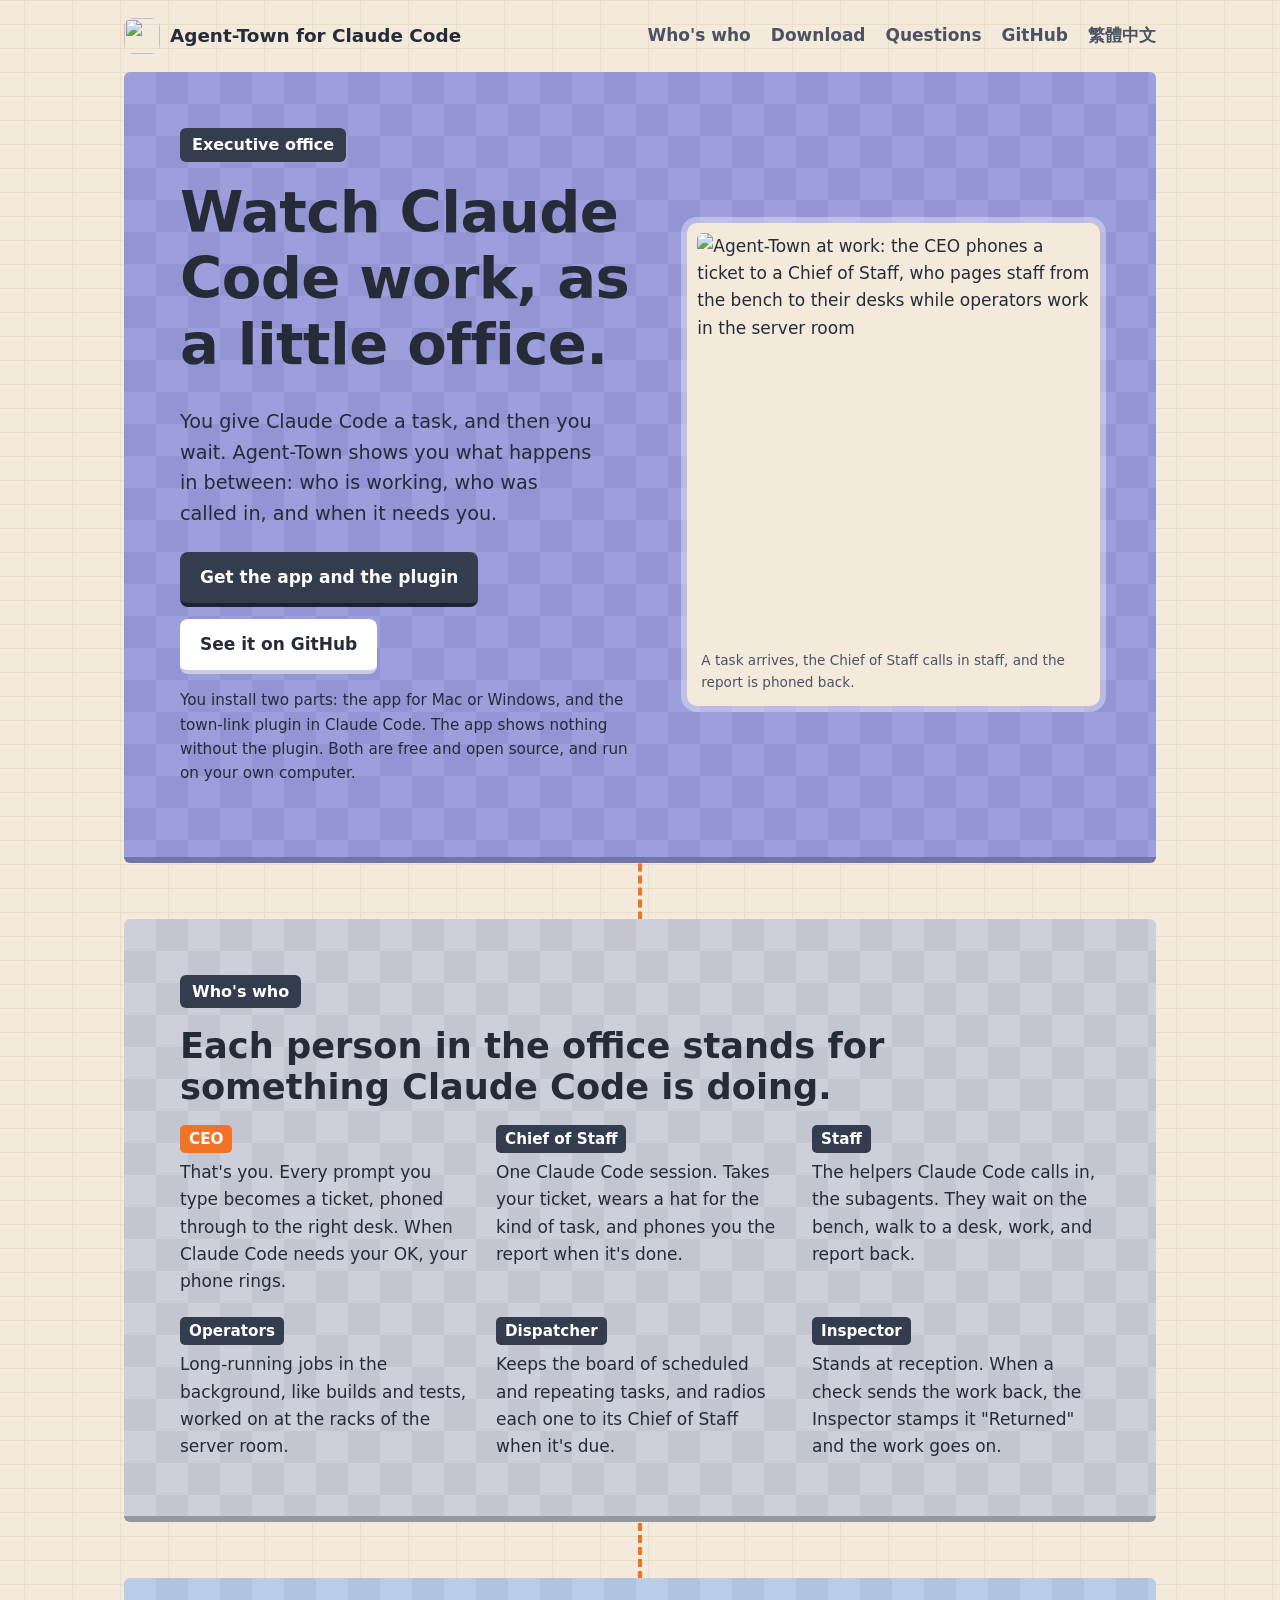
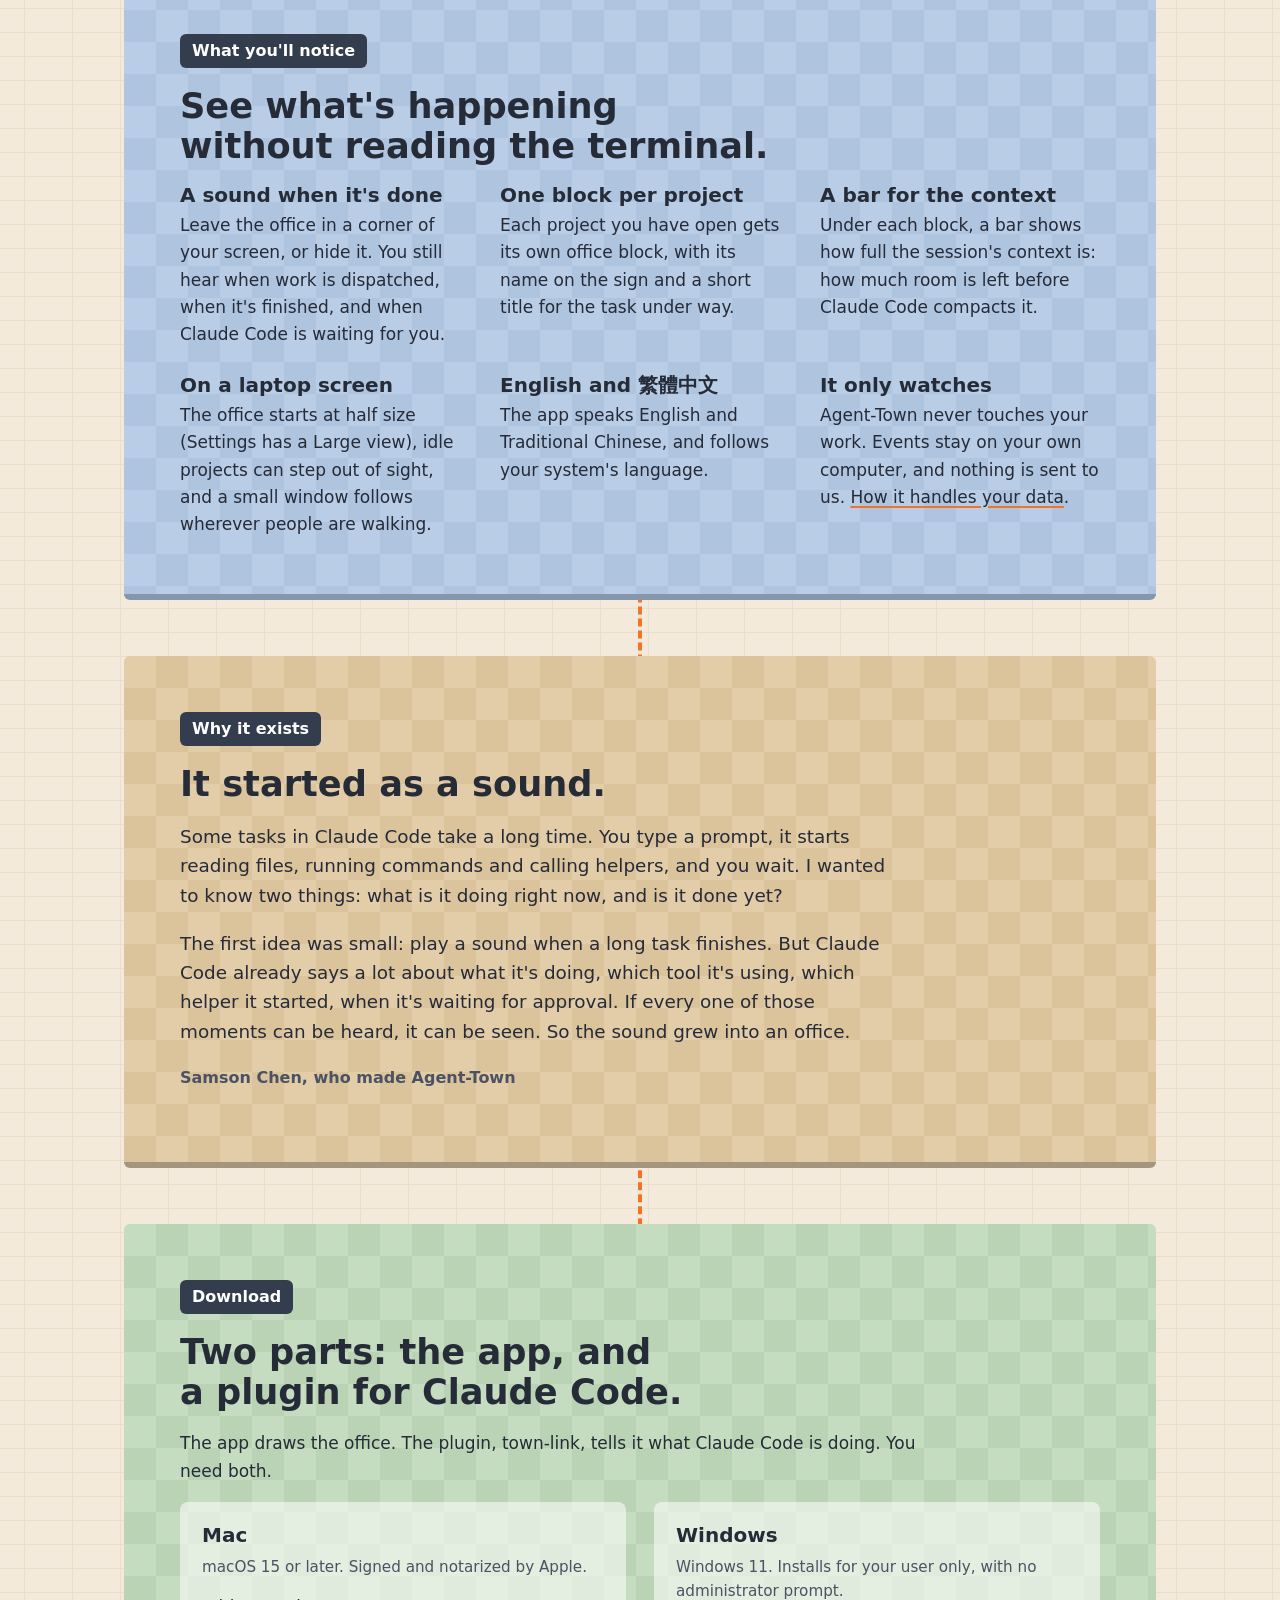
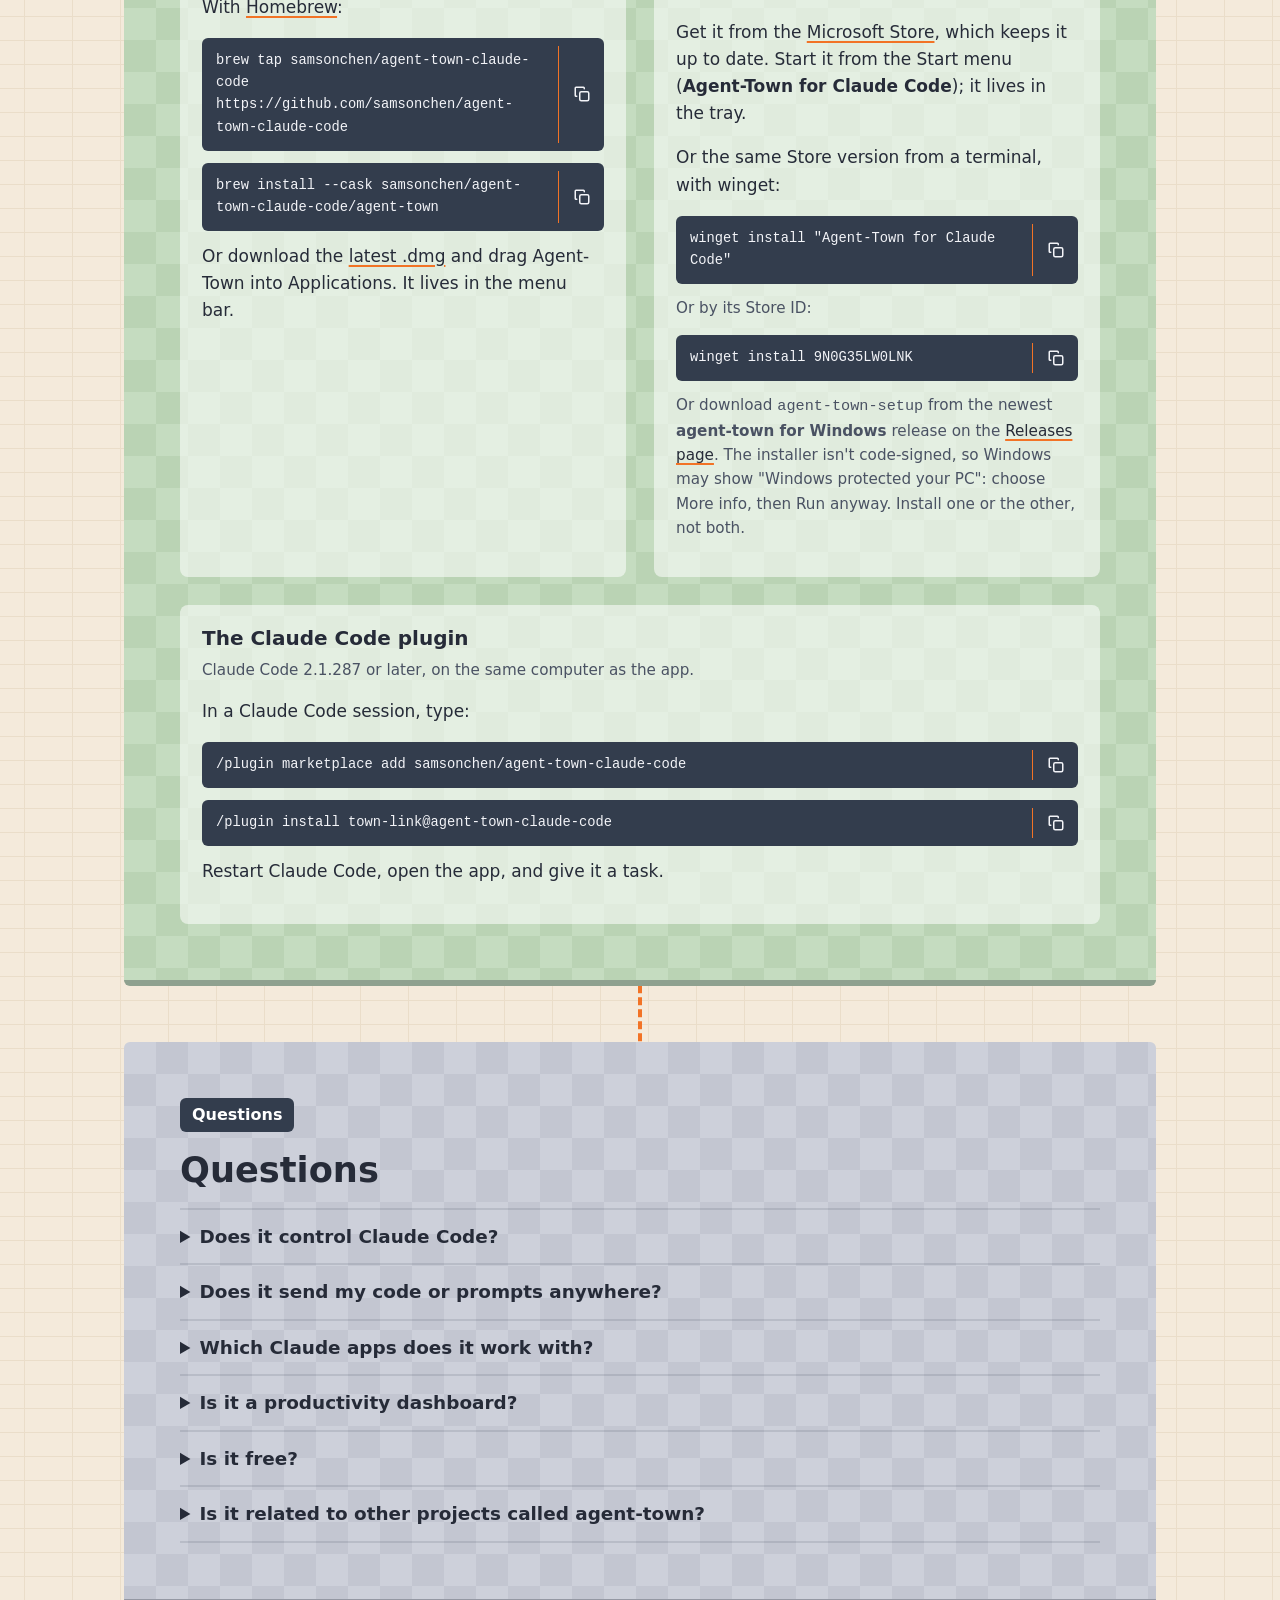
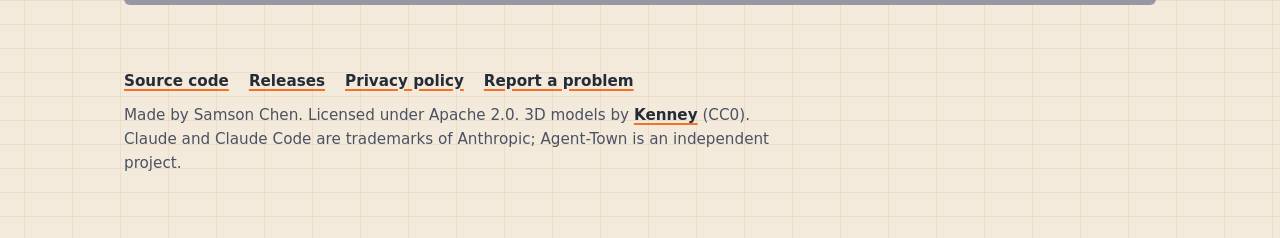
==== commit 3655a74b: "Windows: say where the Store copy is after installing (the Start menu, as Agent-Town for Claude Code" ====
--- a/site/index.html
+++ b/site/index.html
@@ -162,7 +162,7 @@
         <div>
           <h3>Windows</h3>
           <p class="small">Windows 11. Installs for your user only, with no administrator prompt.</p>
-          <p>Get it from the <a href="https://apps.microsoft.com/detail/9N0G35LW0LNK">Microsoft Store</a>, which keeps it up to date. It lives in the tray.</p>
+          <p>Get it from the <a href="https://apps.microsoft.com/detail/9N0G35LW0LNK">Microsoft Store</a>, which keeps it up to date. Start it from the Start menu (<strong>Agent-Town for Claude Code</strong>); it lives in the tray.</p>
           <p>Or the same Store version from a terminal, with winget:</p>
           <pre class="cmd">winget install "Agent-Town for Claude Code"</pre>
           <p class="small">Or by its Store ID:</p>
--- a/site/styles.css
+++ b/site/styles.css
@@ -179,21 +179,26 @@
   overflow-wrap: anywhere;
 }
 /* A command box with a Copy button (copy.js) */
-pre.cmd { position: relative; padding-right: 76px; }
+pre.cmd { position: relative; padding-right: 60px; }
 pre.cmd .copy {
   position: absolute;
-  top: 6px;
-  right: 6px;
-  font: 700 0.78rem var(--display, sans-serif);
+  top: 8px;
+  bottom: 8px;
+  right: 0;
+  width: 46px;
+  display: flex;
+  align-items: center;
+  justify-content: center;
+  padding: 0;
   color: #f3f4f8;
-  background: rgba(255, 255, 255, 0.14);
-  border: 1px solid rgba(255, 255, 255, 0.3);
-  border-radius: 5px;
-  padding: 4px 9px;
+  background: transparent;
+  border: 0;
+  border-left: 1px solid var(--call);
   cursor: pointer;
 }
-pre.cmd .copy:hover { background: rgba(255, 255, 255, 0.26); }
-pre.cmd .copy:focus-visible { outline: 2px solid #f3f4f8; outline-offset: 2px; }
+pre.cmd .copy svg { width: 18px; height: 18px; display: block; }
+pre.cmd .copy:hover { color: var(--hat); }
+pre.cmd .copy:focus-visible { outline: 2px solid #f3f4f8; outline-offset: -4px; }
 
 /* FAQ */
 details { border-top: 2px solid rgba(38, 43, 56, 0.12); padding: 12px 0; }
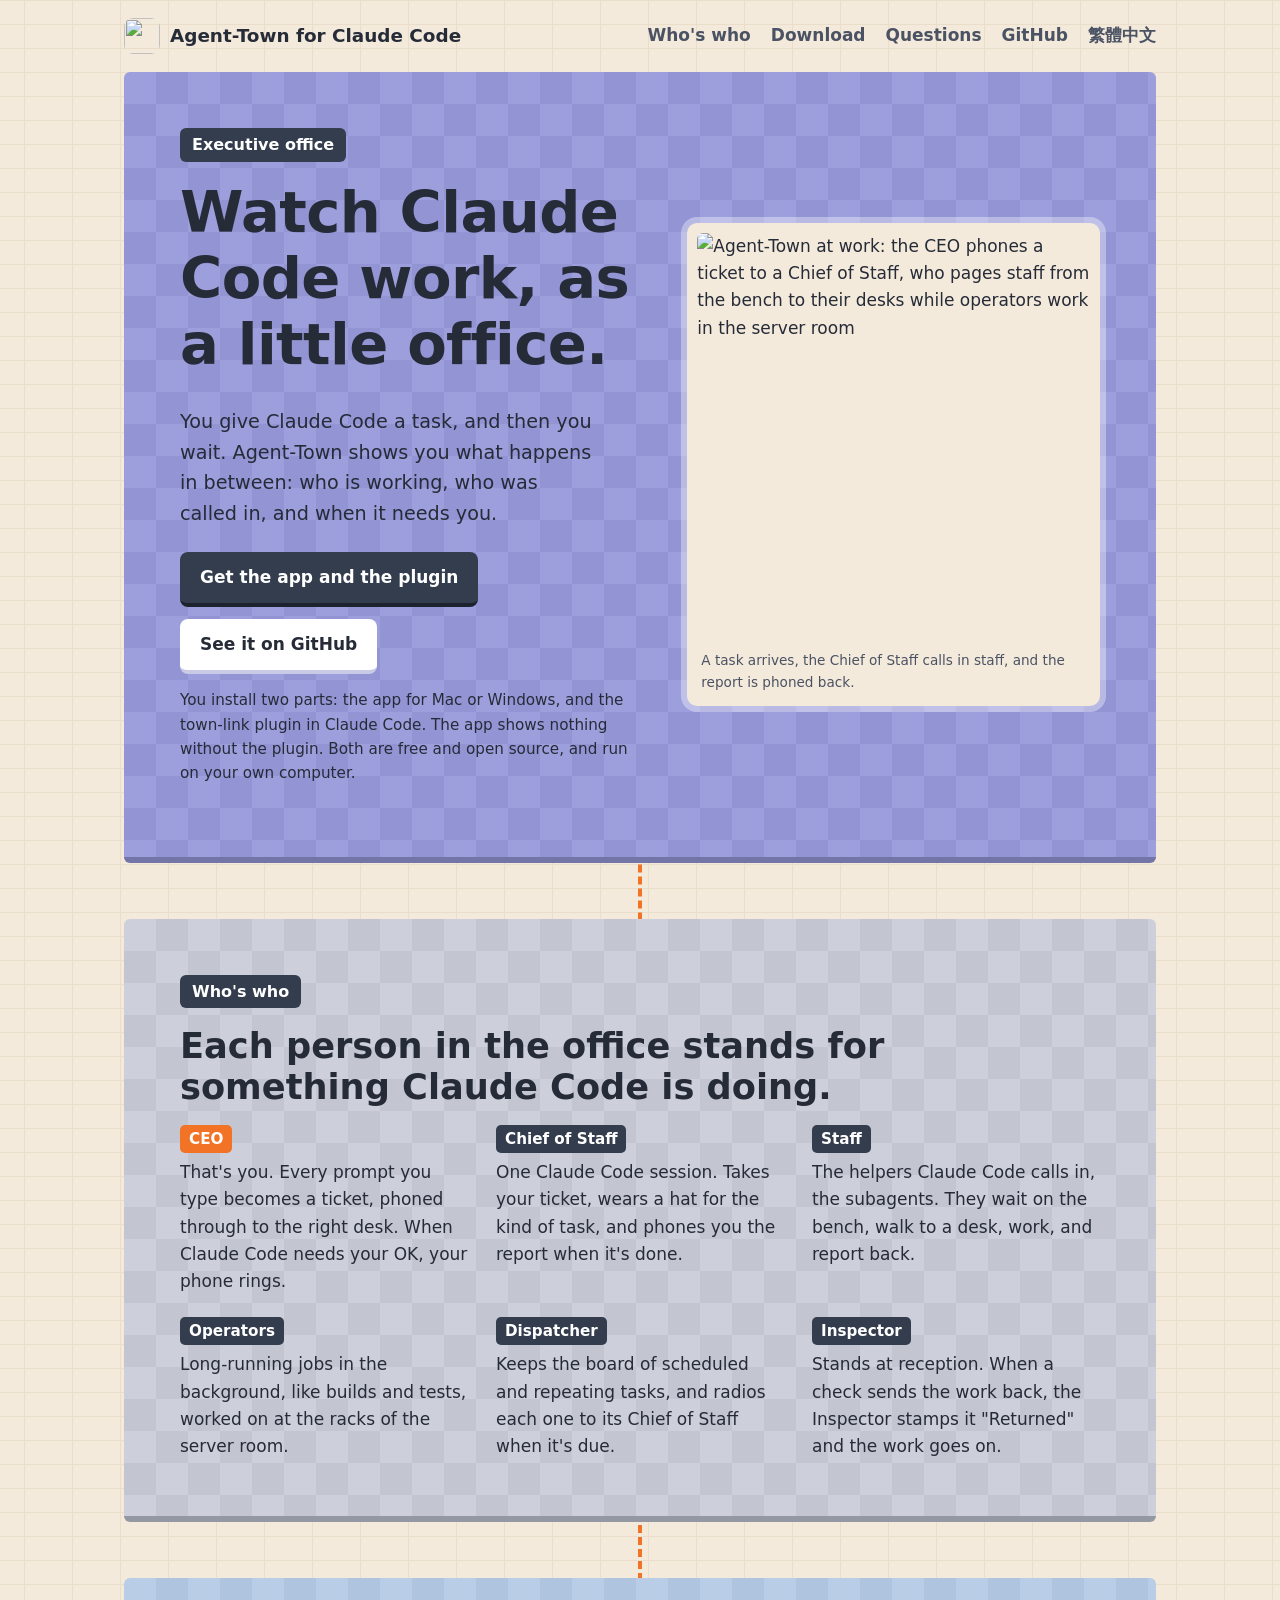
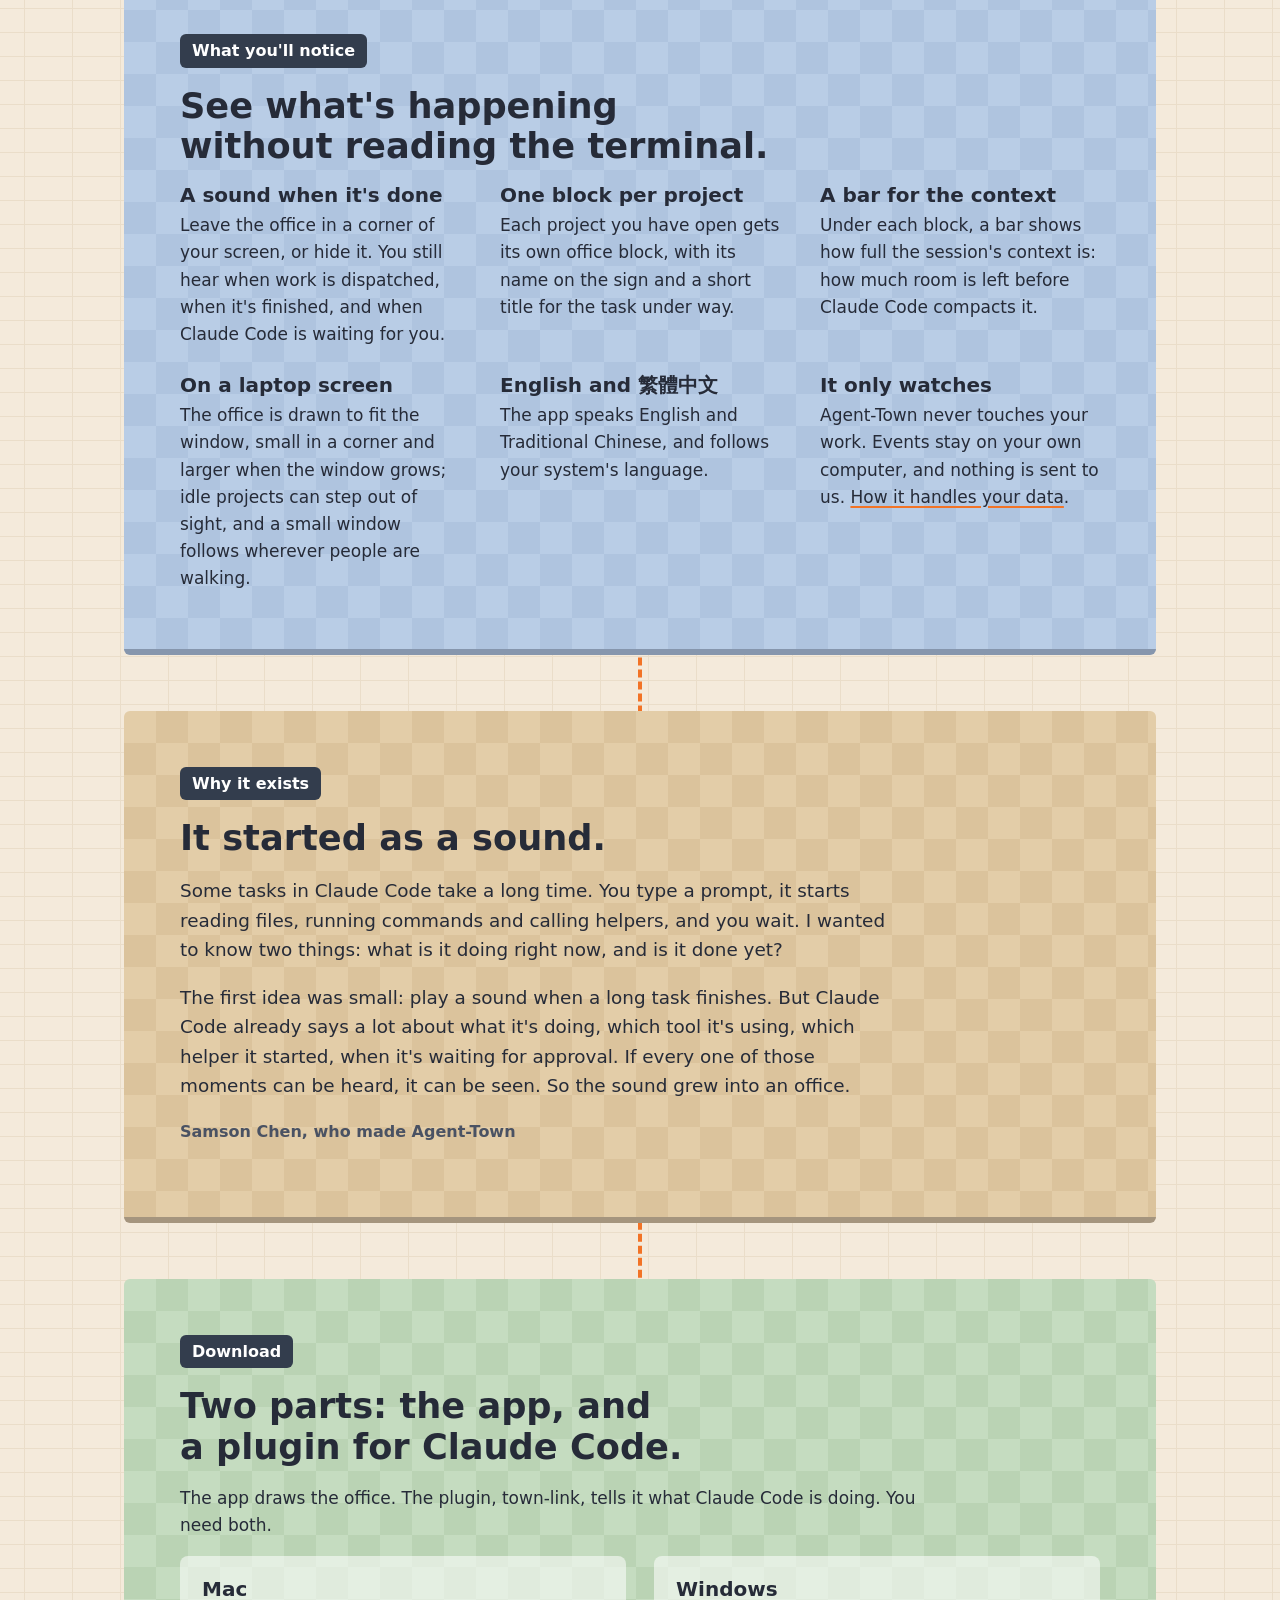
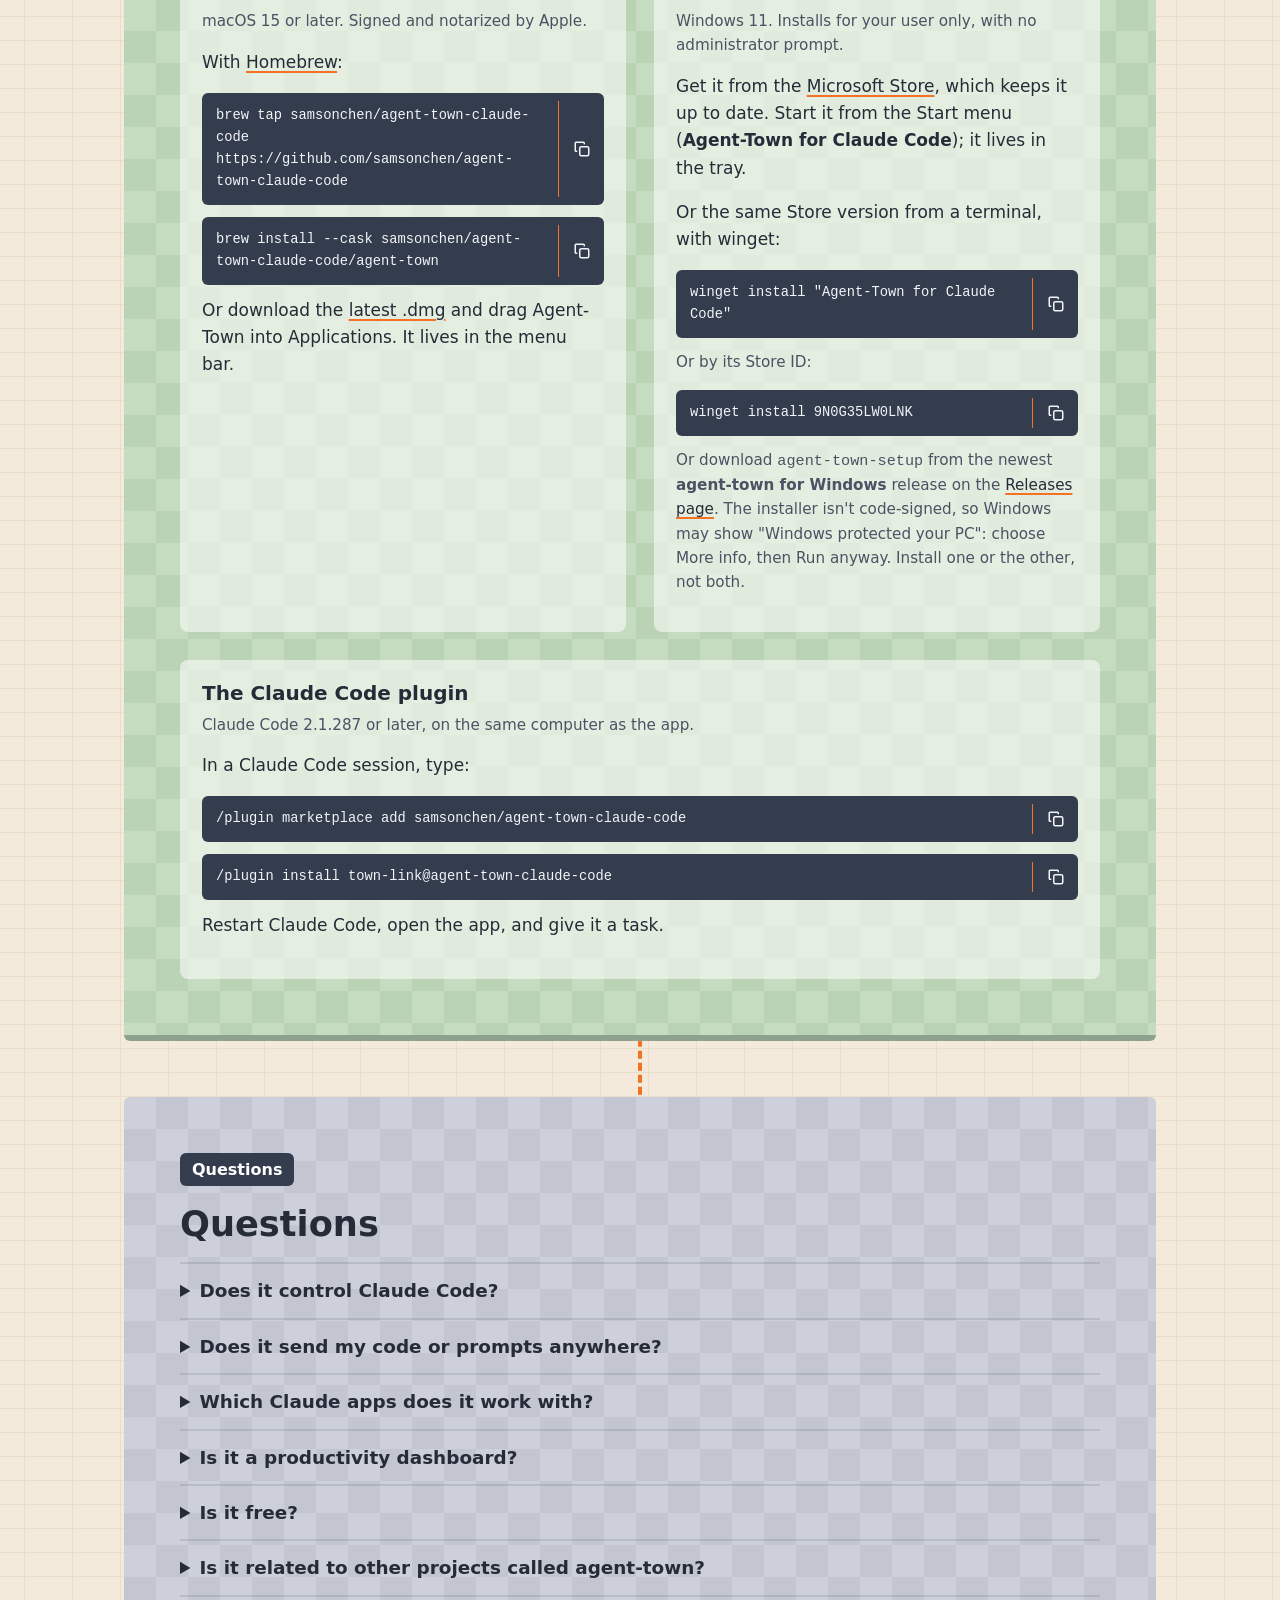
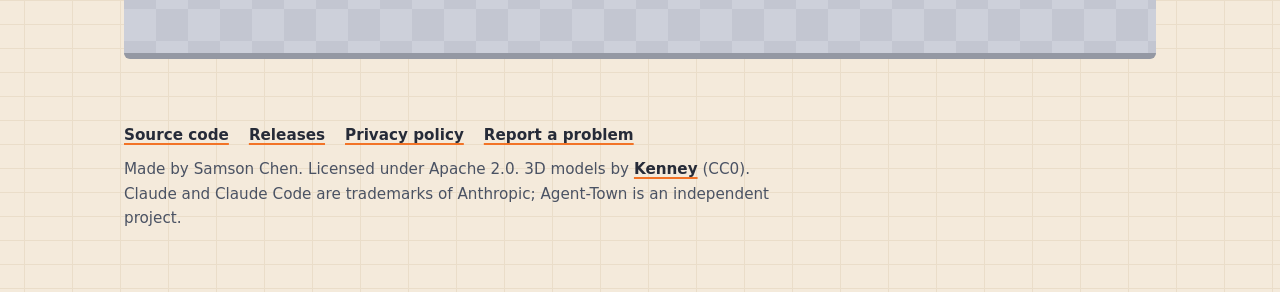
==== commit 9136a918: "README and website: no more mention of the removed Large view Co-Authored-By: Claude Opus 5.5 <norep" ====
--- a/site/index.html
+++ b/site/index.html
@@ -132,7 +132,7 @@
         <div><h3>A sound when it's done</h3><p>Leave the office in a corner of your screen, or hide it. You still hear when work is dispatched, when it's finished, and when Claude Code is waiting for you.</p></div>
         <div><h3>One block per project</h3><p>Each project you have open gets its own office block, with its name on the sign and a short title for the task under way.</p></div>
         <div><h3>A bar for the context</h3><p>Under each block, a bar shows how full the session's context is: how much room is left before Claude Code compacts it.</p></div>
-        <div><h3>On a laptop screen</h3><p>The office starts at half size (Settings has a Large view), idle projects can step out of sight, and a small window follows wherever people are walking.</p></div>
+        <div><h3>On a laptop screen</h3><p>The office is drawn to fit the window, small in a corner and larger when the window grows; idle projects can step out of sight, and a small window follows wherever people are walking.</p></div>
         <div><h3>English and 繁體中文</h3><p>The app speaks English and Traditional Chinese, and follows your system's language.</p></div>
         <div><h3>It only watches</h3><p>Agent-Town never touches your work. Events stay on your own computer, and nothing is sent to us. <a href="privacy.html">How it handles your data</a>.</p></div>
       </div>
